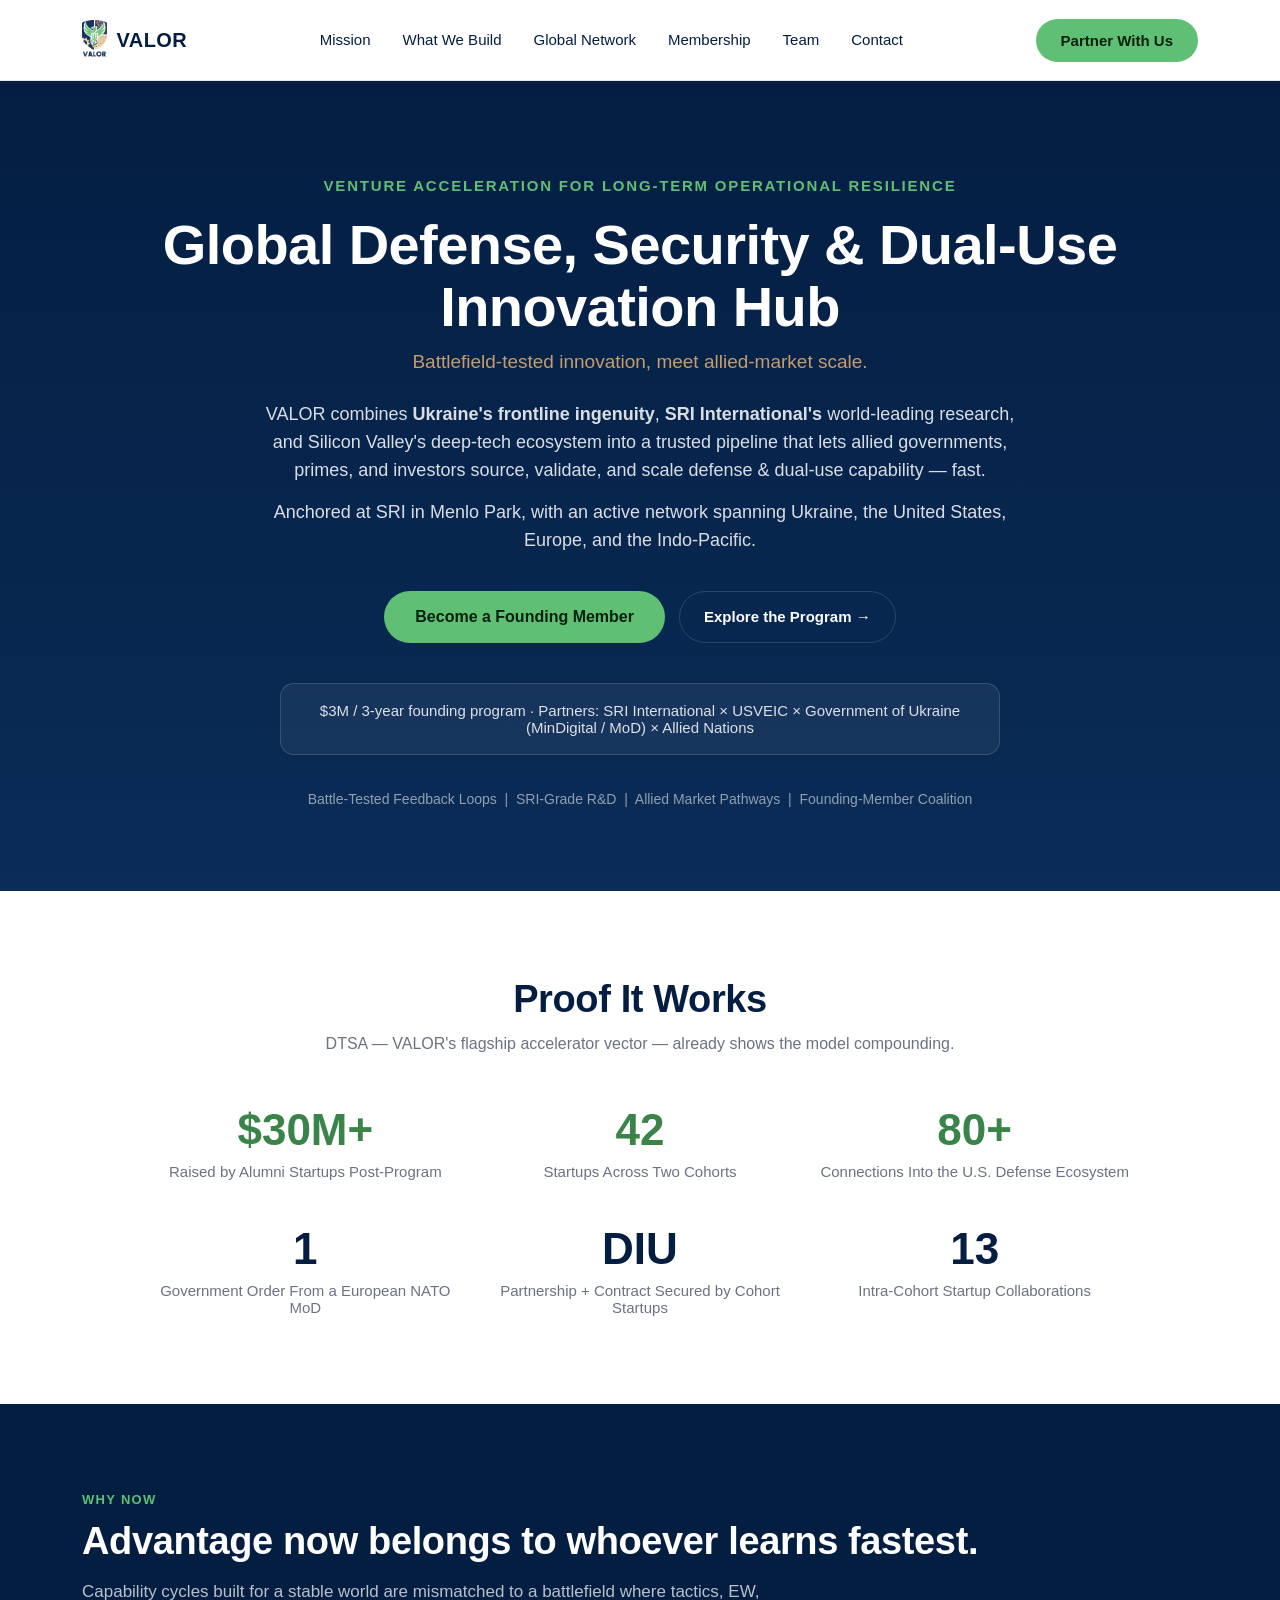
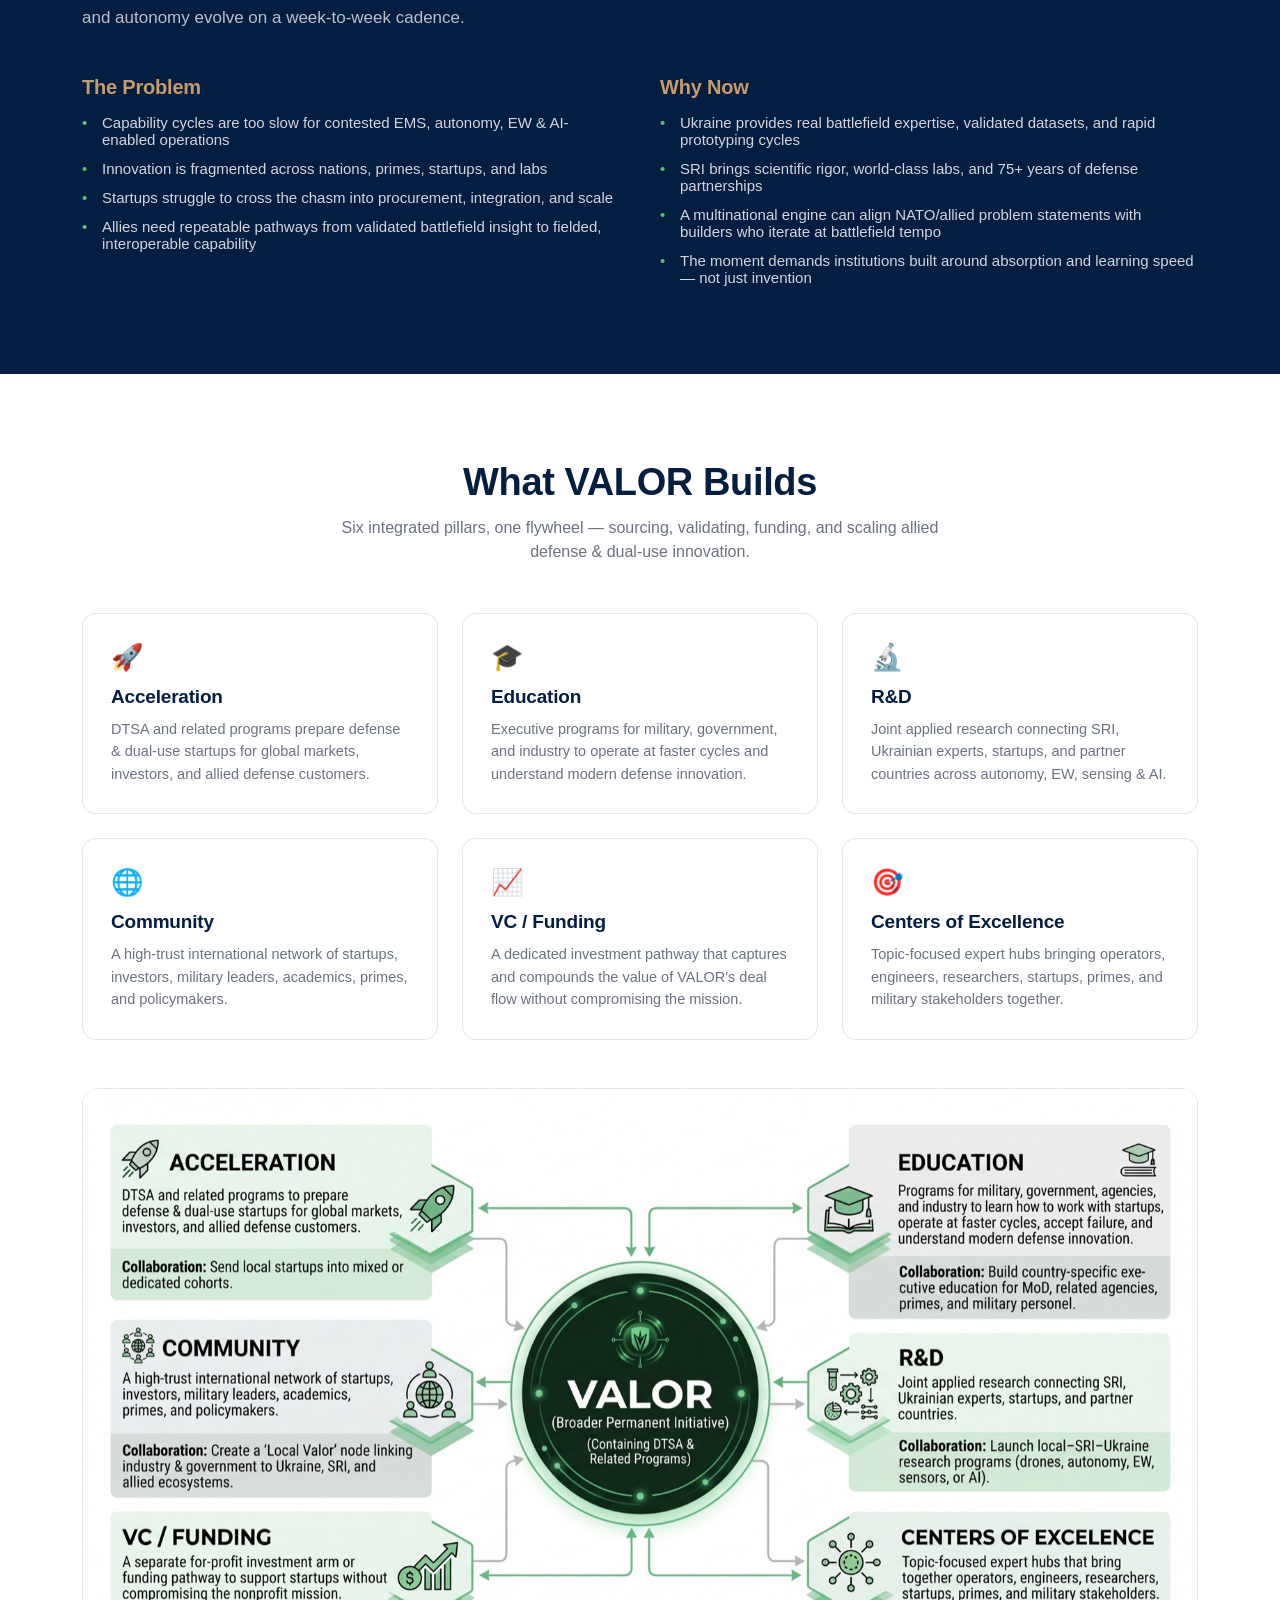
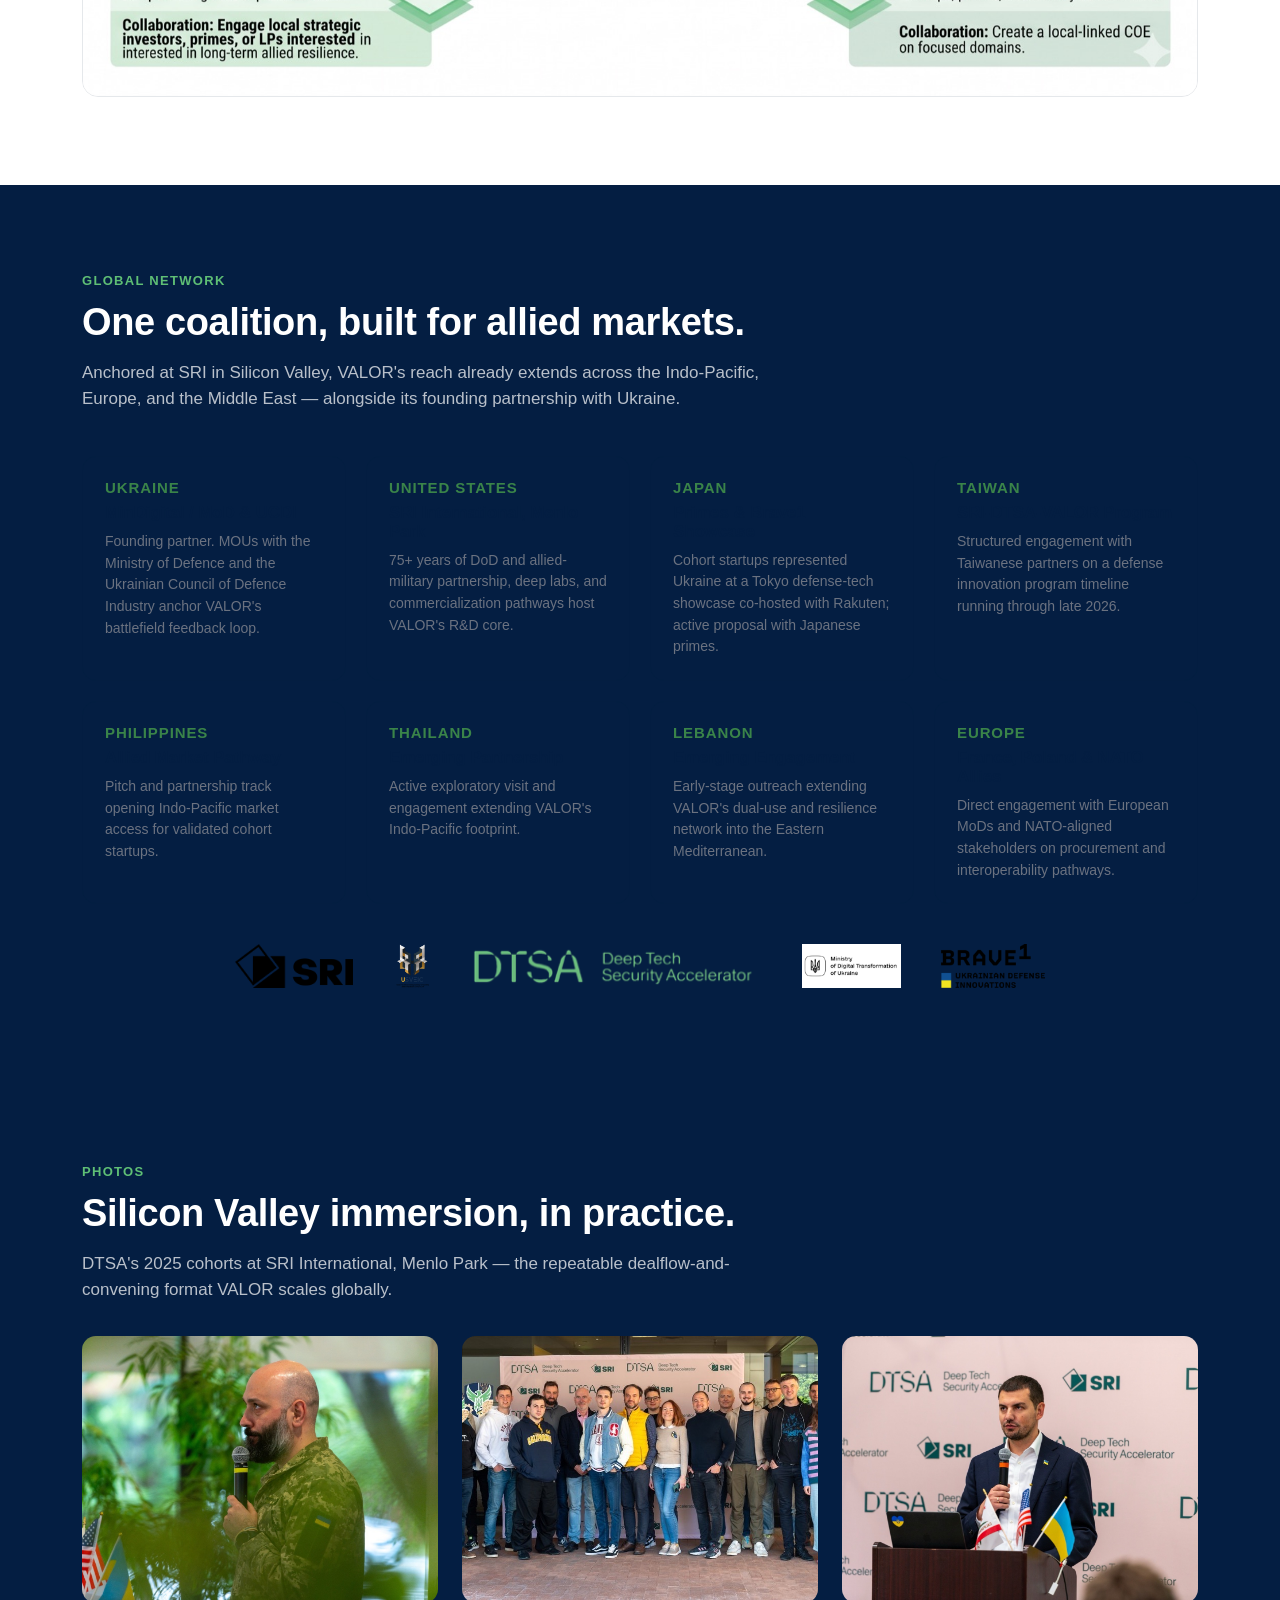
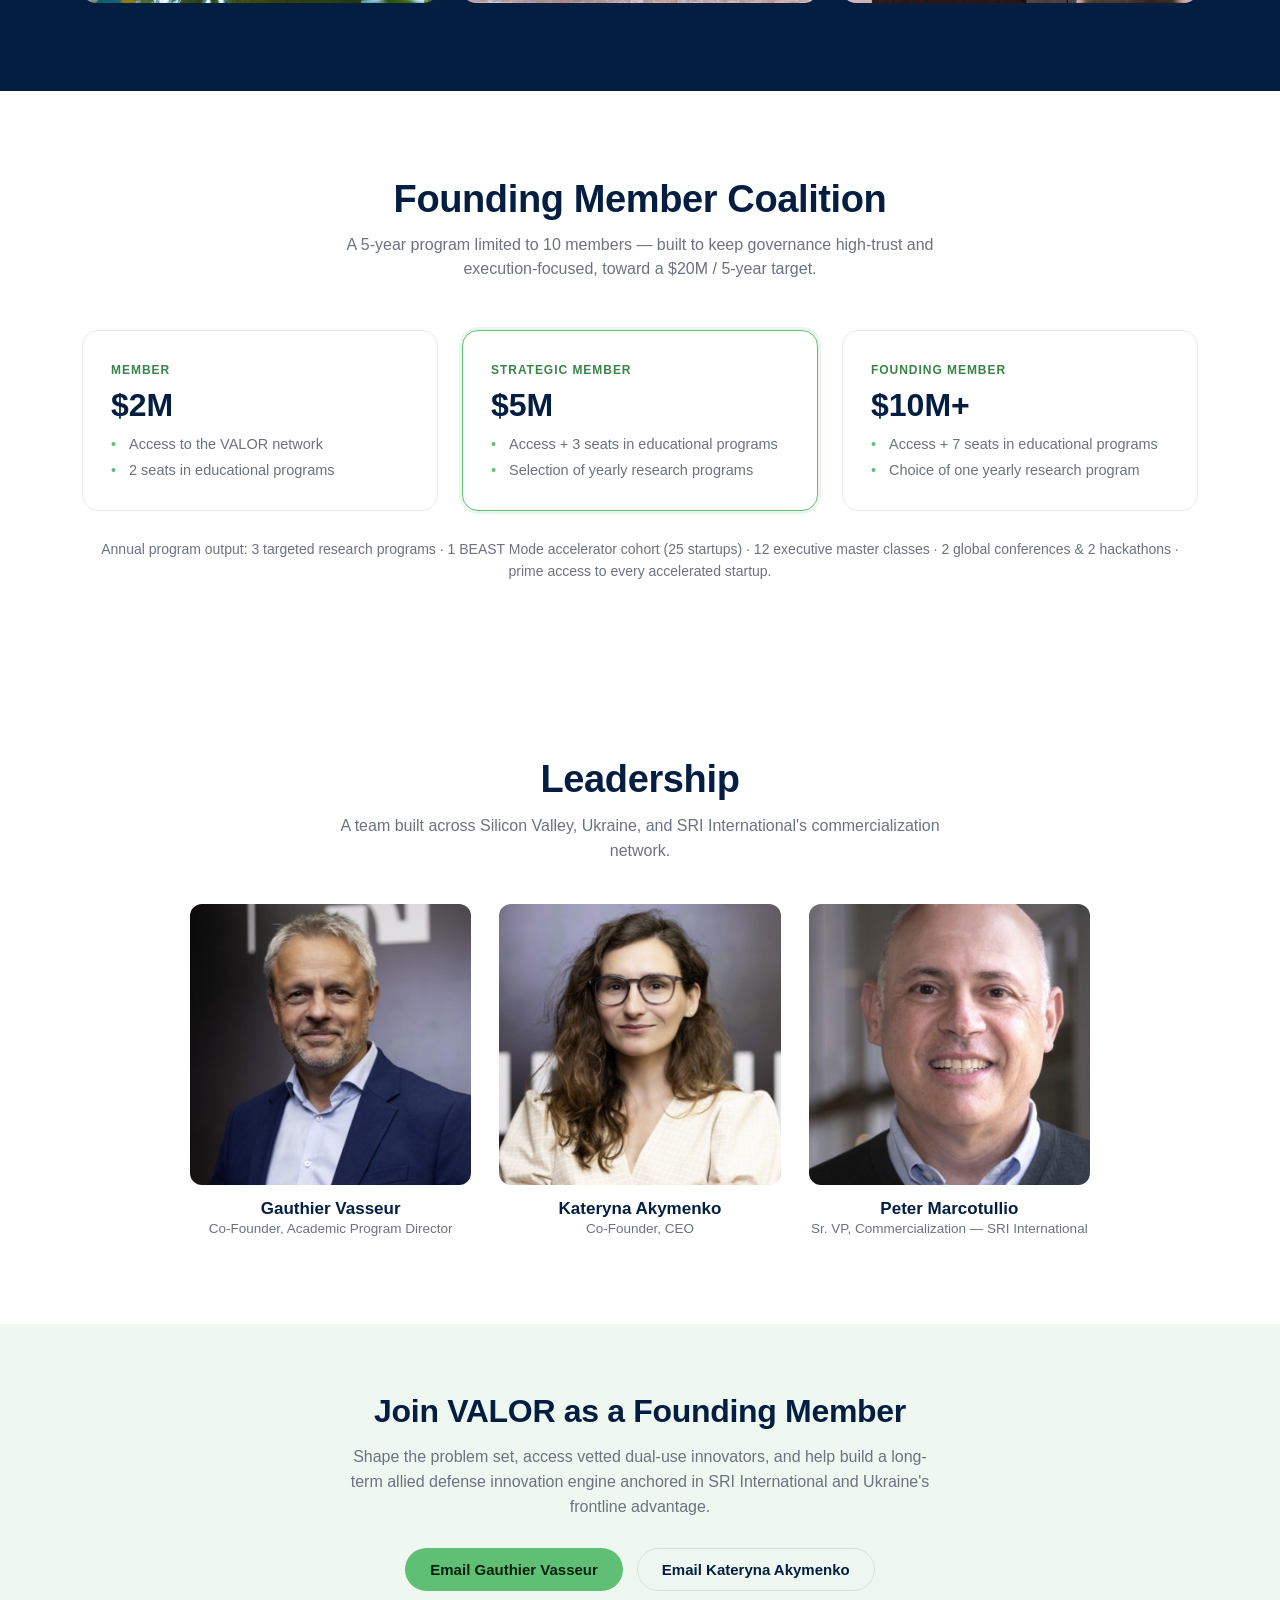
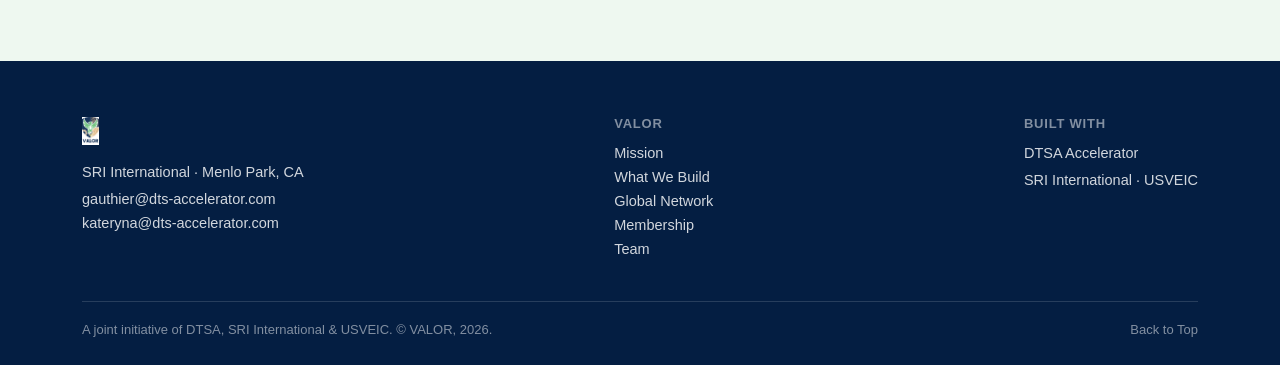
==== index.html @ 5472a255 "Add VALOR one-page site Static one-pager for VALOR (mission, pillars, global network, membership tie" ====
<!DOCTYPE html>
<html lang="en">
<head>
<meta charset="utf-8">
<meta name="viewport" content="width=device-width, initial-scale=1">
<title>VALOR | Global Defense &amp; Dual-Use Innovation Hub</title>
<meta name="description" content="VALOR — Venture Acceleration for Long-term Operational Resilience. A global defense, security, and dual-use innovation hub built with SRI International, USVEIC, and Ukraine's frontline innovators.">
<link rel="stylesheet" href="./styles.css">
</head>
<body>

<header class="site-header">
  <div class="wrap">
    <a class="logo" href="./">
      <img src="./images/valor-logo.png" alt="VALOR">
      <span class="wordmark">VALOR</span>
    </a>
    <nav>
      <ul class="main-nav">
        <li><a href="#mission">Mission</a></li>
        <li><a href="#pillars">What We Build</a></li>
        <li><a href="#network">Global Network</a></li>
        <li><a href="#membership">Membership</a></li>
        <li><a href="#team">Team</a></li>
        <li><a href="#contact">Contact</a></li>
      </ul>
    </nav>
    <div class="header-actions">
      <a class="btn btn-primary" href="mailto:gauthier@dts-accelerator.com?subject=Partnering%20with%20VALOR">Partner With Us</a>
    </div>
    <button class="nav-toggle" aria-label="Toggle menu" aria-expanded="false">
      <span></span><span></span><span></span>
    </button>
  </div>
</header>

<section class="hero" id="mission">
  <div class="wrap" style="padding:0">
    <div class="eyebrow">Venture Acceleration for Long-term Operational Resilience</div>
    <h1>Global Defense, Security &amp; Dual-Use Innovation Hub</h1>
    <div class="sub">Battlefield-tested innovation, meet allied-market scale.</div>
    <p class="lede">VALOR combines <b>Ukraine's frontline ingenuity</b>, <b>SRI International's</b> world-leading research, and Silicon Valley's deep-tech ecosystem into a trusted pipeline that lets allied governments, primes, and investors source, validate, and scale defense &amp; dual-use capability &mdash; fast.</p>
    <p class="lede">Anchored at SRI in Menlo Park, with an active network spanning Ukraine, the United States, Europe, and the Indo-Pacific.</p>
    <div class="cta-row">
      <a class="btn btn-primary" href="mailto:gauthier@dts-accelerator.com?subject=Partnering%20with%20VALOR">Become a Founding Member</a>
      <a class="btn btn-ghost-dark" href="#pillars">Explore the Program &rarr;</a>
    </div>
    <div class="ask">$3M / 3-year founding program &middot; Partners: SRI International &times; USVEIC &times; Government of Ukraine (MinDigital / MoD) &times; Allied Nations</div>
    <div class="taglines">Battle-Tested Feedback Loops &nbsp;|&nbsp; SRI-Grade R&amp;D &nbsp;|&nbsp; Allied Market Pathways &nbsp;|&nbsp; Founding-Member Coalition</div>
  </div>
</section>

<section class="stats-section">
  <div class="wrap">
    <h2>Proof It Works</h2>
    <p class="sub">DTSA &mdash; VALOR's flagship accelerator vector &mdash; already shows the model compounding.</p>
    <div class="stats-grid">
      <div class="stat"><div class="num accent">$30M+</div><div class="label">Raised by Alumni Startups Post-Program</div></div>
      <div class="stat"><div class="num accent">42</div><div class="label">Startups Across Two Cohorts</div></div>
      <div class="stat"><div class="num accent">80+</div><div class="label">Connections Into the U.S. Defense Ecosystem</div></div>
      <div class="stat"><div class="num">1</div><div class="label">Government Order From a European NATO MoD</div></div>
      <div class="stat"><div class="num">DIU</div><div class="label">Partnership + Contract Secured by Cohort Startups</div></div>
      <div class="stat"><div class="num">13</div><div class="label">Intra-Cohort Startup Collaborations</div></div>
    </div>
  </div>
</section>

<section class="dark-section">
  <div class="wrap">
    <div class="eyebrow">Why Now</div>
    <h2>Advantage now belongs to whoever learns fastest.</h2>
    <p class="sub">Capability cycles built for a stable world are mismatched to a battlefield where tactics, EW, and autonomy evolve on a week-to-week cadence.</p>
    <div class="problem-grid">
      <div>
        <h3>The Problem</h3>
        <ul>
          <li>Capability cycles are too slow for contested EMS, autonomy, EW &amp; AI-enabled operations</li>
          <li>Innovation is fragmented across nations, primes, startups, and labs</li>
          <li>Startups struggle to cross the chasm into procurement, integration, and scale</li>
          <li>Allies need repeatable pathways from validated battlefield insight to fielded, interoperable capability</li>
        </ul>
      </div>
      <div>
        <h3>Why Now</h3>
        <ul>
          <li>Ukraine provides real battlefield expertise, validated datasets, and rapid prototyping cycles</li>
          <li>SRI brings scientific rigor, world-class labs, and 75+ years of defense partnerships</li>
          <li>A multinational engine can align NATO/allied problem statements with builders who iterate at battlefield tempo</li>
          <li>The moment demands institutions built around absorption and learning speed &mdash; not just invention</li>
        </ul>
      </div>
    </div>
  </div>
</section>

<section class="stats-section" id="pillars">
  <div class="wrap">
    <h2>What VALOR Builds</h2>
    <p class="sub">Six integrated pillars, one flywheel &mdash; sourcing, validating, funding, and scaling allied defense &amp; dual-use innovation.</p>
    <div class="cards-grid">
      <div class="card">
        <div class="icon">🚀</div>
        <h3>Acceleration</h3>
        <p>DTSA and related programs prepare defense &amp; dual-use startups for global markets, investors, and allied defense customers.</p>
      </div>
      <div class="card">
        <div class="icon">🎓</div>
        <h3>Education</h3>
        <p>Executive programs for military, government, and industry to operate at faster cycles and understand modern defense innovation.</p>
      </div>
      <div class="card">
        <div class="icon">🔬</div>
        <h3>R&amp;D</h3>
        <p>Joint applied research connecting SRI, Ukrainian experts, startups, and partner countries across autonomy, EW, sensing &amp; AI.</p>
      </div>
      <div class="card">
        <div class="icon">🌐</div>
        <h3>Community</h3>
        <p>A high-trust international network of startups, investors, military leaders, academics, primes, and policymakers.</p>
      </div>
      <div class="card">
        <div class="icon">📈</div>
        <h3>VC / Funding</h3>
        <p>A dedicated investment pathway that captures and compounds the value of VALOR's deal flow without compromising the mission.</p>
      </div>
      <div class="card">
        <div class="icon">🎯</div>
        <h3>Centers of Excellence</h3>
        <p>Topic-focused expert hubs bringing operators, engineers, researchers, startups, primes, and military stakeholders together.</p>
      </div>
    </div>
    <div class="pillars-figure">
      <img src="./images/pillars.jpg" alt="Diagram of the six VALOR pillars: Acceleration, Education, Community, R&D, VC / Funding, and Centers of Excellence, feeding a shared, permanent VALOR initiative that contains DTSA and related programs.">
    </div>
  </div>
</section>

<section class="dark-section" id="network">
  <div class="wrap">
    <div class="eyebrow">Global Network</div>
    <h2>One coalition, built for allied markets.</h2>
    <p class="sub">Anchored at SRI in Silicon Valley, VALOR's reach already extends across the Indo-Pacific, Europe, and the Middle East &mdash; alongside its founding partnership with Ukraine.</p>
    <div class="network-grid">
      <div class="network-card"><div class="flag">Ukraine</div><h3>MinDigital / MoD &amp; UCDI</h3><p>Founding partner. MOUs with the Ministry of Defence and the Ukrainian Council of Defence Industry anchor VALOR's battlefield feedback loop.</p></div>
      <div class="network-card"><div class="flag">United States</div><h3>SRI International, Menlo Park</h3><p>75+ years of DoD and allied-military partnership, deep labs, and commercialization pathways host VALOR's R&amp;D core.</p></div>
      <div class="network-card"><div class="flag">Japan</div><h3>Primes &amp; Brave1 Showcase</h3><p>Cohort startups represented Ukraine at a Tokyo defense-tech showcase co-hosted with Rakuten; active proposal with Japanese primes.</p></div>
      <div class="network-card"><div class="flag">Taiwan</div><h3>SRI-DTSA-VALOR Program</h3><p>Structured engagement with Taiwanese partners on a defense innovation program timeline running through late 2026.</p></div>
      <div class="network-card"><div class="flag">Philippines</div><h3>Allied Market Pathway</h3><p>Pitch and partnership track opening Indo-Pacific market access for validated cohort startups.</p></div>
      <div class="network-card"><div class="flag">Thailand</div><h3>Emerging Partnership</h3><p>Active exploratory visit and engagement extending VALOR's Indo-Pacific footprint.</p></div>
      <div class="network-card"><div class="flag">Lebanon</div><h3>Emerging Engagement</h3><p>Early-stage outreach extending VALOR's dual-use and resilience network into the Eastern Mediterranean.</p></div>
      <div class="network-card"><div class="flag">Europe</div><h3>France, Poland &amp; NATO Allies</h3><p>Direct engagement with European MoDs and NATO-aligned stakeholders on procurement and interoperability pathways.</p></div>
    </div>
    <div class="partner-strip">
      <img src="./images/logo-sri.png" alt="SRI International">
      <img src="./images/logo-usveic.png" alt="USVEIC">
      <img src="./images/logo-dtsa.png" alt="DTSA">
      <img src="./images/logo-modua.png" alt="Ministry of Defence of Ukraine">
      <img src="./images/logo-brave1.png" alt="Brave1">
    </div>
  </div>
</section>

<section class="dark-section">
  <div class="wrap">
    <div class="eyebrow">Photos</div>
    <h2>Silicon Valley immersion, in practice.</h2>
    <p class="sub">DTSA's 2025 cohorts at SRI International, Menlo Park &mdash; the repeatable dealflow-and-convening format VALOR scales globally.</p>
    <div class="cards-grid" style="margin-top:32px">
      <img src="./images/photo-1.jpg" alt="DTSA cohort session at SRI International" style="border-radius:14px;aspect-ratio:4/3;object-fit:cover">
      <img src="./images/photo-3.jpg" alt="DTSA Pitch Day at SRI International" style="border-radius:14px;aspect-ratio:4/3;object-fit:cover">
      <img src="./images/photo-2.jpg" alt="DTSA founders at SRI International" style="border-radius:14px;aspect-ratio:4/3;object-fit:cover">
    </div>
  </div>
</section>

<section class="stats-section" id="membership">
  <div class="wrap">
    <h2>Founding Member Coalition</h2>
    <p class="sub">A 5-year program limited to 10 members &mdash; built to keep governance high-trust and execution-focused, toward a $20M / 5-year target.</p>
    <div class="tiers-grid">
      <div class="tier-card">
        <div class="tag">Member</div>
        <div class="amount">$2M</div>
        <ul>
          <li>Access to the VALOR network</li>
          <li>2 seats in educational programs</li>
        </ul>
      </div>
      <div class="tier-card featured">
        <div class="tag">Strategic Member</div>
        <div class="amount">$5M</div>
        <ul>
          <li>Access + 3 seats in educational programs</li>
          <li>Selection of yearly research programs</li>
        </ul>
      </div>
      <div class="tier-card">
        <div class="tag">Founding Member</div>
        <div class="amount">$10M+</div>
        <ul>
          <li>Access + 7 seats in educational programs</li>
          <li>Choice of one yearly research program</li>
        </ul>
      </div>
    </div>
    <p class="tiers-note">Annual program output: 3 targeted research programs &middot; 1 BEAST Mode accelerator cohort (25 startups) &middot; 12 executive master classes &middot; 2 global conferences &amp; 2 hackathons &middot; prime access to every accelerated startup.</p>
  </div>
</section>

<section class="team-section" id="team">
  <div class="wrap">
    <h2>Leadership</h2>
    <p class="sub">A team built across Silicon Valley, Ukraine, and SRI International's commercialization network.</p>
    <div class="team-grid">
      <div class="team-card"><img src="./images/team-gauthier.png" alt="Gauthier Vasseur"><div class="name">Gauthier Vasseur</div><div class="role">Co-Founder, Academic Program Director</div></div>
      <div class="team-card"><img src="./images/team-kateryna.png" alt="Kateryna Akymenko"><div class="name">Kateryna Akymenko</div><div class="role">Co-Founder, CEO</div></div>
      <div class="team-card"><img src="./images/team-peter.png" alt="Peter Marcotullio"><div class="name">Peter Marcotullio</div><div class="role">Sr. VP, Commercialization &mdash; SRI International</div></div>
    </div>
  </div>
</section>

<section class="cta-band" id="contact">
  <div class="wrap">
    <h2>Join VALOR as a Founding Member</h2>
    <p>Shape the problem set, access vetted dual-use innovators, and help build a long-term allied defense innovation engine anchored in SRI International and Ukraine's frontline advantage.</p>
    <div class="cta-row">
      <a class="btn btn-primary" href="mailto:gauthier@dts-accelerator.com?subject=Partnering%20with%20VALOR">Email Gauthier Vasseur</a>
      <a class="btn btn-ghost" href="mailto:kateryna@dts-accelerator.com?subject=Partnering%20with%20VALOR">Email Kateryna Akymenko</a>
    </div>
  </div>
</section>

<footer class="site-footer">
  <div class="wrap">
    <div class="footer-grid">
      <div class="footer-col">
        <a class="logo" href="./"><img src="./images/valor-logo.png" alt="VALOR" style="height:28px;margin-bottom:16px"></a>
        <p>SRI International &middot; Menlo Park, CA</p>
        <a href="mailto:gauthier@dts-accelerator.com">gauthier@dts-accelerator.com</a>
        <a href="mailto:kateryna@dts-accelerator.com">kateryna@dts-accelerator.com</a>
      </div>
      <div class="footer-col">
        <h4>VALOR</h4>
        <a href="#mission">Mission</a>
        <a href="#pillars">What We Build</a>
        <a href="#network">Global Network</a>
        <a href="#membership">Membership</a>
        <a href="#team">Team</a>
      </div>
      <div class="footer-col">
        <h4>Built With</h4>
        <a href="https://dts-accelerator.com/" target="_blank" rel="noopener">DTSA Accelerator</a>
        <p>SRI International &middot; USVEIC</p>
      </div>
    </div>
    <div class="footer-bottom">
      <span>A joint initiative of DTSA, SRI International &amp; USVEIC. &copy; VALOR, 2026.</span>
      <a href="#mission">Back to Top</a>
    </div>
  </div>
</footer>

<script src="./nav.js" defer></script>

</body>
</html>
---- styles.css ----
:root {
  --navy: #041e42;
  --navy-2: #0a2c57;
  --green: #5fbf75;
  --green-dark: #3a8449;
  --gold: #c89c6a;
  --ink: #12161c;
  --gray: #6b7280;
  --mint: #eef8f0;
  --white: #ffffff;
  --border: rgba(4, 30, 66, 0.1);
  --border-dark: rgba(255, 255, 255, 0.14);
  --dark-card: #0f2745;
}

* { box-sizing: border-box; }
html { scroll-behavior: smooth; }

body {
  margin: 0;
  overflow-x: hidden;
  font-family: "Helvetica Neue", Arial, sans-serif;
  color: var(--ink);
  background: var(--white);
  -webkit-font-smoothing: antialiased;
}

h1, h2, h3, h4 {
  font-family: inherit;
  font-weight: 600;
  margin: 0;
  letter-spacing: -0.01em;
  line-height: 1.1;
  overflow-wrap: break-word;
}

p { margin: 0; line-height: 1.55; overflow-wrap: break-word; }
a { color: inherit; text-decoration: none; }
img { max-width: 100%; display: block; }

.wrap { max-width: 1180px; margin: 0 auto; padding: 0 32px; }

/* Header */
.site-header { background: var(--white); position: sticky; top: 0; z-index: 100; border-bottom: 1px solid var(--border); }
.site-header .wrap { display: flex; align-items: center; justify-content: space-between; height: 80px; }
.logo { display: flex; align-items: center; gap: 10px; }
.logo img { height: 40px; }
.logo .wordmark { font-size: 20px; font-weight: 700; letter-spacing: 0.02em; color: var(--navy); }
.main-nav { display: flex; gap: 32px; list-style: none; margin: 0; padding: 0; }
.main-nav a { font-size: 15px; color: var(--navy); }
.main-nav a:hover { color: var(--green-dark); }
.header-actions { display: flex; align-items: center; gap: 16px; }
.btn {
  display: inline-flex; align-items: center; justify-content: center; gap: 8px;
  padding: 12px 24px; border-radius: 999px; font-size: 15px; font-weight: 600;
  cursor: pointer; border: 1px solid transparent; white-space: nowrap;
}
.btn-primary { background: var(--green); color: #06210c; }
.btn-primary:hover { background: var(--green-dark); color: var(--white); }
.btn-ghost { background: transparent; border-color: var(--border); color: var(--navy); }
.btn-ghost:hover { border-color: var(--navy); }
.btn-ghost-dark { background: transparent; border-color: var(--border-dark); color: var(--white); }
.btn-ghost-dark:hover { border-color: var(--white); }

.nav-toggle {
  display: none; flex-direction: column; justify-content: center; align-items: center;
  gap: 5px; width: 40px; height: 40px; padding: 0; border: 0; background: transparent;
  cursor: pointer; flex-shrink: 0;
}
.nav-toggle span { display: block; width: 22px; height: 2px; background: var(--navy); border-radius: 2px; transition: transform .2s ease, opacity .2s ease; }
.nav-open .nav-toggle span:nth-child(1) { transform: translateY(7px) rotate(45deg); }
.nav-open .nav-toggle span:nth-child(2) { opacity: 0; }
.nav-open .nav-toggle span:nth-child(3) { transform: translateY(-7px) rotate(-45deg); }

/* Hero */
.hero {
  background: linear-gradient(180deg, var(--navy) 0%, var(--navy-2) 100%);
  color: var(--white); text-align: center; padding: 96px 32px 84px;
}
.hero .eyebrow { color: var(--green); font-size: 15px; font-weight: 700; letter-spacing: 0.12em; text-transform: uppercase; margin-bottom: 20px; }
.hero h1 { font-size: 56px; margin-bottom: 14px; }
.hero .sub { color: var(--gold); font-size: 19px; font-weight: 500; margin-bottom: 28px; }
.hero p.lede { max-width: 760px; margin: 20px auto 0; font-size: 18px; color: rgba(255,255,255,0.85); }
.hero p.lede + p.lede { margin-top: 14px; }
.hero .cta-row { margin-top: 36px; display: flex; gap: 14px; justify-content: center; flex-wrap: wrap; }
.hero .btn-primary { padding: 16px 30px; font-size: 16px; }
.hero .taglines { margin-top: 36px; font-size: 14px; color: rgba(255,255,255,0.55); }
.hero .ask {
  margin: 40px auto 0; max-width: 720px; padding: 18px 24px; border-radius: 14px;
  background: rgba(255,255,255,0.06); border: 1px solid var(--border-dark);
  font-size: 15px; color: rgba(255,255,255,0.85);
}
.hero .ask b { color: var(--white); }

/* Stats */
.stats-section { padding: 88px 32px; text-align: center; }
.stats-section h2 { font-size: 38px; max-width: 820px; margin: 0 auto 12px; color: var(--navy); }
.stats-section .sub { color: var(--gray); font-size: 16px; max-width: 640px; margin: 0 auto 48px; }
.stats-grid { display: grid; grid-template-columns: repeat(3, 1fr); gap: 44px 24px; max-width: 980px; margin: 0 auto; }
.stat .num { font-size: 44px; font-weight: 700; color: var(--navy); }
.stat .num.accent { color: var(--green-dark); }
.stat .label { color: var(--gray); font-size: 15px; margin-top: 8px; }

/* Dark section */
.dark-section { background: var(--navy); color: var(--white); padding: 88px 32px; }
.dark-section h2 { font-size: 38px; margin-bottom: 16px; }
.dark-section .sub { color: rgba(255,255,255,0.72); font-size: 17px; max-width: 680px; }
.dark-section .eyebrow { color: var(--green); font-size: 13px; font-weight: 700; letter-spacing: 0.1em; text-transform: uppercase; margin-bottom: 14px; }

.problem-grid { display: grid; grid-template-columns: 1fr 1fr; gap: 40px; margin-top: 44px; }
.problem-grid h3 { font-size: 20px; font-weight: 600; margin-bottom: 16px; color: var(--gold); }
.problem-grid ul { list-style: none; margin: 0; padding: 0; display: grid; gap: 12px; }
.problem-grid li { font-size: 15px; color: rgba(255,255,255,0.82); padding-left: 20px; position: relative; }
.problem-grid li::before { content: "•"; position: absolute; left: 0; color: var(--green); }

/* Cards grid */
.cards-grid { display: grid; grid-template-columns: repeat(3, 1fr); gap: 24px; margin-top: 44px; }
.card {
  background: var(--white); border: 1px solid var(--border); border-radius: 14px; padding: 28px;
  text-align: left;
}
.card .icon { font-size: 26px; margin-bottom: 14px; }
.card h3 { font-size: 19px; font-weight: 600; margin-bottom: 10px; color: var(--navy); }
.card p { color: var(--gray); font-size: 14.5px; }

/* Pillars image section */
.pillars-figure { margin-top: 48px; border-radius: 16px; overflow: hidden; border: 1px solid var(--border); }
.pillars-figure img { width: 100%; }

/* Network / footprint */
.network-grid { display: grid; grid-template-columns: repeat(4, 1fr); gap: 20px; margin-top: 44px; }
.network-card { border: 1px solid var(--border); border-radius: 14px; padding: 22px; text-align: left; }
.network-card .flag { font-size: 15px; font-weight: 700; color: var(--green-dark); text-transform: uppercase; letter-spacing: 0.06em; margin-bottom: 8px; }
.network-card h3 { font-size: 17px; font-weight: 600; margin-bottom: 8px; color: var(--navy); }
.network-card p { font-size: 14px; color: var(--gray); }

.partner-strip { display: flex; align-items: center; justify-content: center; gap: 40px; flex-wrap: wrap; margin-top: 40px; }
.partner-strip img { height: 44px; width: auto; object-fit: contain; filter: grayscale(15%); }

/* Membership tiers */
.tiers-grid { display: grid; grid-template-columns: repeat(3, 1fr); gap: 24px; margin-top: 44px; }
.tier-card { border: 1px solid var(--border); border-radius: 16px; padding: 32px 28px; text-align: left; }
.tier-card.featured { border-color: var(--green); box-shadow: 0 0 0 3px rgba(95,191,117,0.12); }
.tier-card .tag { color: var(--green-dark); font-size: 12px; font-weight: 700; text-transform: uppercase; letter-spacing: 0.08em; margin-bottom: 10px; }
.tier-card .amount { font-size: 32px; font-weight: 700; color: var(--navy); margin-bottom: 12px; }
.tier-card ul { list-style: none; margin: 0; padding: 0; display: grid; gap: 10px; }
.tier-card li { font-size: 14.5px; color: var(--gray); padding-left: 18px; position: relative; }
.tier-card li::before { content: "•"; position: absolute; left: 0; color: var(--green); }
.tiers-note { margin-top: 28px; font-size: 14px; color: var(--gray); text-align: center; }

/* Team */
.team-section { padding: 88px 32px; text-align: center; }
.team-section h2 { font-size: 38px; color: var(--navy); }
.team-section .sub { color: var(--gray); font-size: 16px; max-width: 640px; margin: 14px auto 0; }
.team-grid { display: grid; grid-template-columns: repeat(3, 1fr); gap: 28px; margin-top: 40px; max-width: 900px; margin-left: auto; margin-right: auto; }
.team-card img { width: 100%; aspect-ratio: 1/1; object-fit: cover; border-radius: 12px; }
.team-card .name { margin-top: 14px; font-size: 17px; font-weight: 600; color: var(--navy); }
.team-card .role { color: var(--gray); font-size: 13.5px; margin-top: 2px; }

/* CTA band */
.cta-band { background: var(--mint); padding: 70px 32px; text-align: center; }
.cta-band h2 { font-size: 32px; color: var(--navy); }
.cta-band p { max-width: 600px; margin: 16px auto 0; color: var(--gray); font-size: 16px; }
.cta-band .cta-row { margin-top: 28px; display: flex; gap: 14px; justify-content: center; flex-wrap: wrap; }

/* Footer */
.site-footer { background: var(--navy); color: rgba(255,255,255,0.8); padding: 56px 32px 28px; }
.footer-grid { display: flex; justify-content: space-between; gap: 40px; flex-wrap: wrap; }
.footer-col h4 { font-size: 13px; font-weight: 600; text-transform: uppercase; letter-spacing: 0.06em; color: rgba(255,255,255,0.5); margin-bottom: 14px; }
.footer-col a, .footer-col p { display: block; font-size: 14.5px; margin-bottom: 8px; color: rgba(255,255,255,0.82); }
.footer-col a:hover { color: var(--green); }
.footer-bottom {
  border-top: 1px solid var(--border-dark); margin-top: 36px; padding-top: 20px;
  display: flex; justify-content: space-between; font-size: 13px; color: rgba(255,255,255,0.5); flex-wrap: wrap; gap: 8px;
}

@media (max-width: 900px) {
  .site-header .wrap { flex-wrap: wrap; height: auto; padding-top: 18px; padding-bottom: 18px; }
  .nav-toggle { display: flex; order: 2; }
  .header-actions { display: none; order: 4; flex-basis: 100%; justify-content: space-between; align-items: center; margin-top: 14px; padding-top: 14px; border-top: 1px solid var(--border); }
  .site-header nav { order: 3; flex-basis: 100%; }
  .main-nav { display: none; flex-direction: column; gap: 0; margin-top: 14px; }
  .nav-open .main-nav, .nav-open .header-actions { display: flex; }
  .main-nav li { border-top: 1px solid var(--border); }
  .main-nav a { display: block; padding: 14px 2px; font-size: 16px; }

  .hero h1 { font-size: 38px; }
  .stats-grid, .cards-grid, .problem-grid, .network-grid, .tiers-grid { grid-template-columns: 1fr; }
  .team-grid { grid-template-columns: 1fr; max-width: 320px; }
  .footer-grid { flex-direction: column; gap: 22px; }
  .partner-strip { gap: 24px; }
  .partner-strip img { height: 34px; }
}

@media (max-width: 480px) {
  .wrap { padding: 0 20px; }
  .site-header .wrap { padding-left: 20px; padding-right: 20px; }
  .hero { padding: 64px 20px 56px; }
  .hero h1 { font-size: 30px; }
  .stats-section, .dark-section, .team-section { padding: 56px 20px; }
  .stats-section h2, .dark-section h2, .team-section h2 { font-size: 28px; }
  .cta-band { padding: 48px 20px; }
  .cta-band h2 { font-size: 24px; }
}
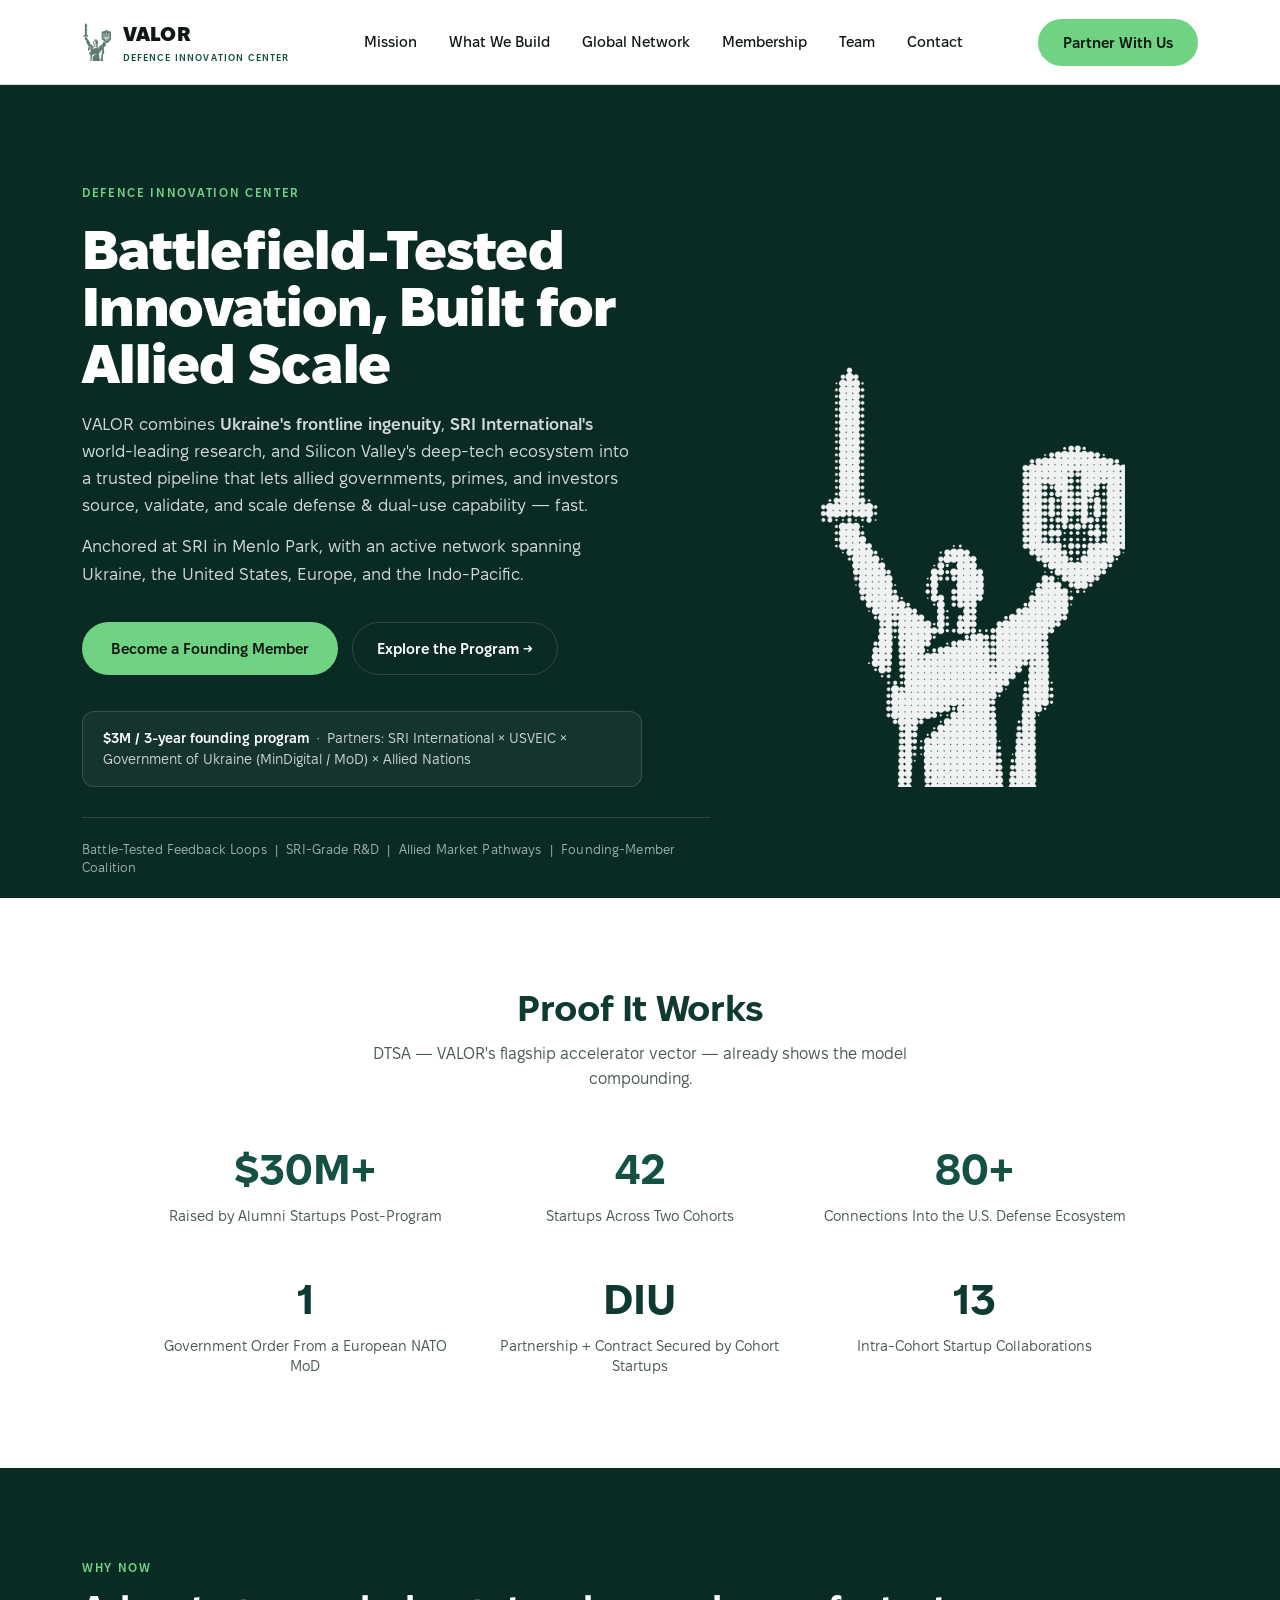
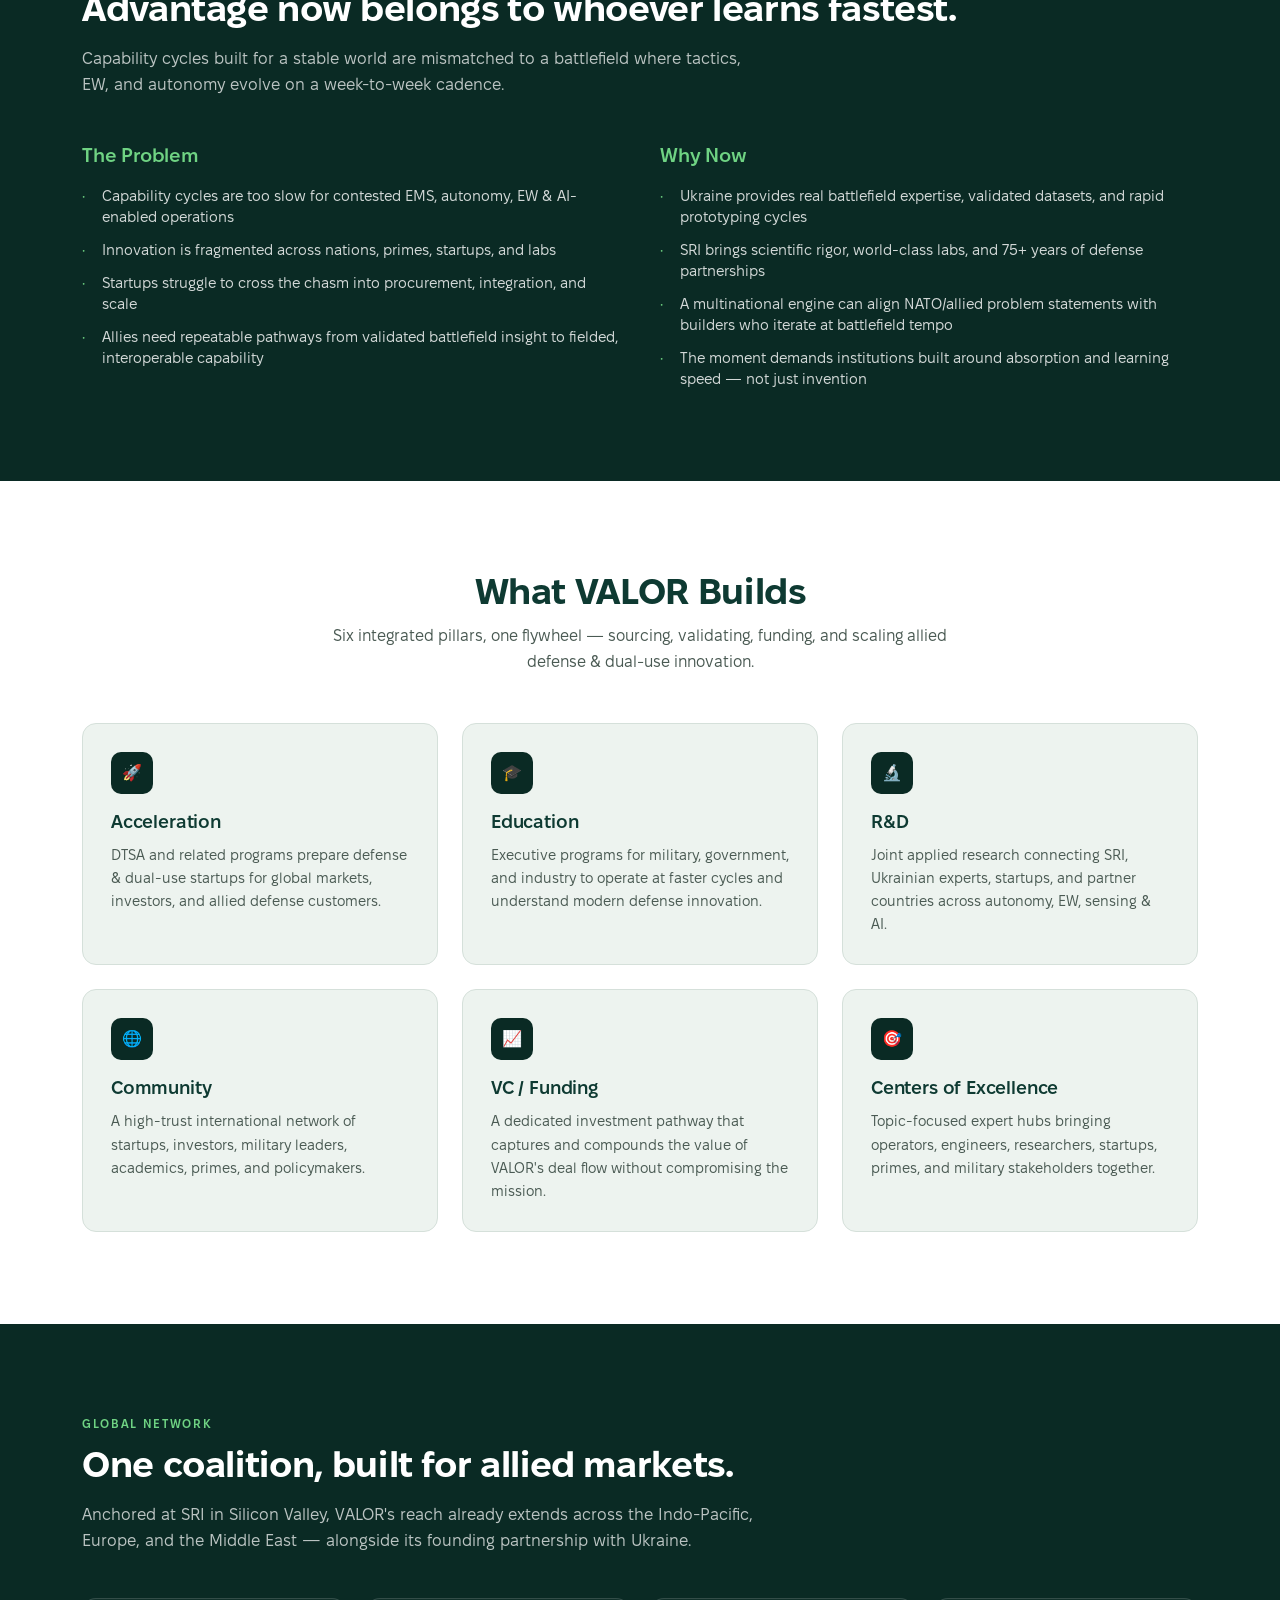
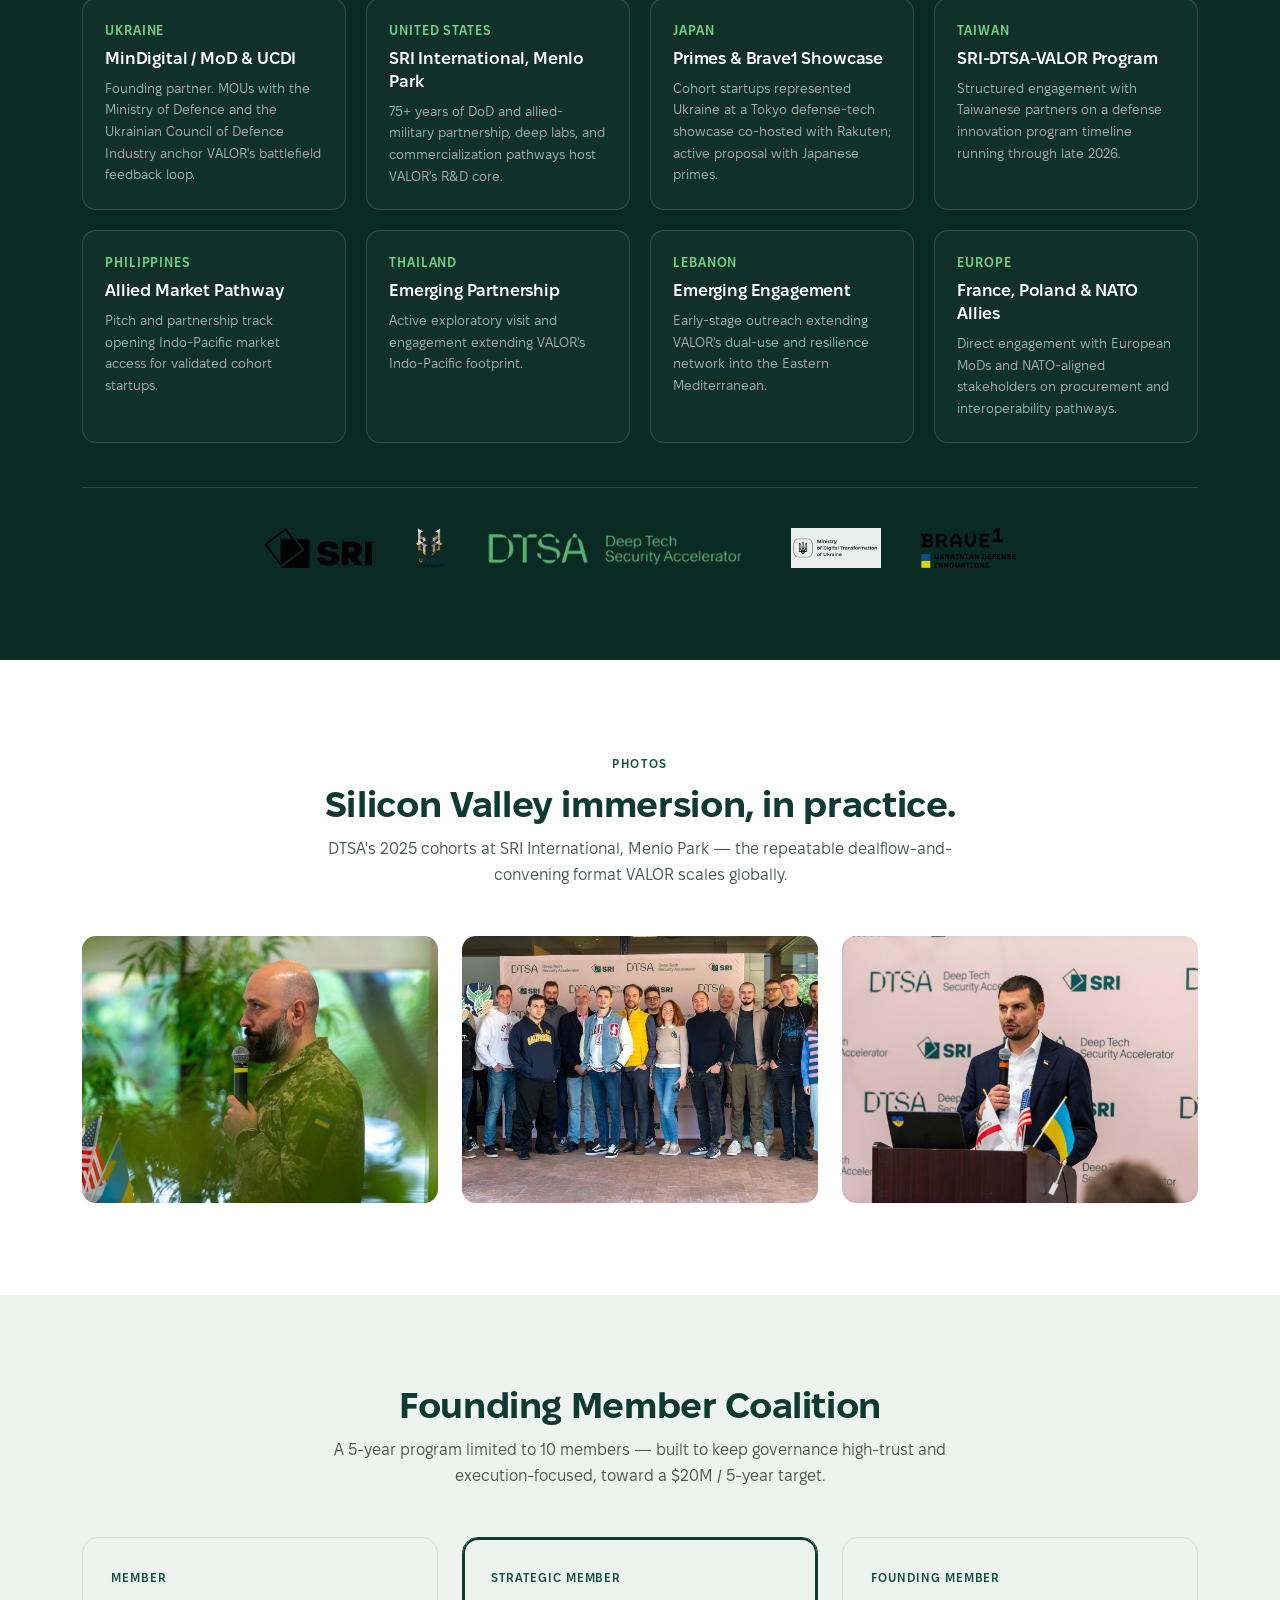
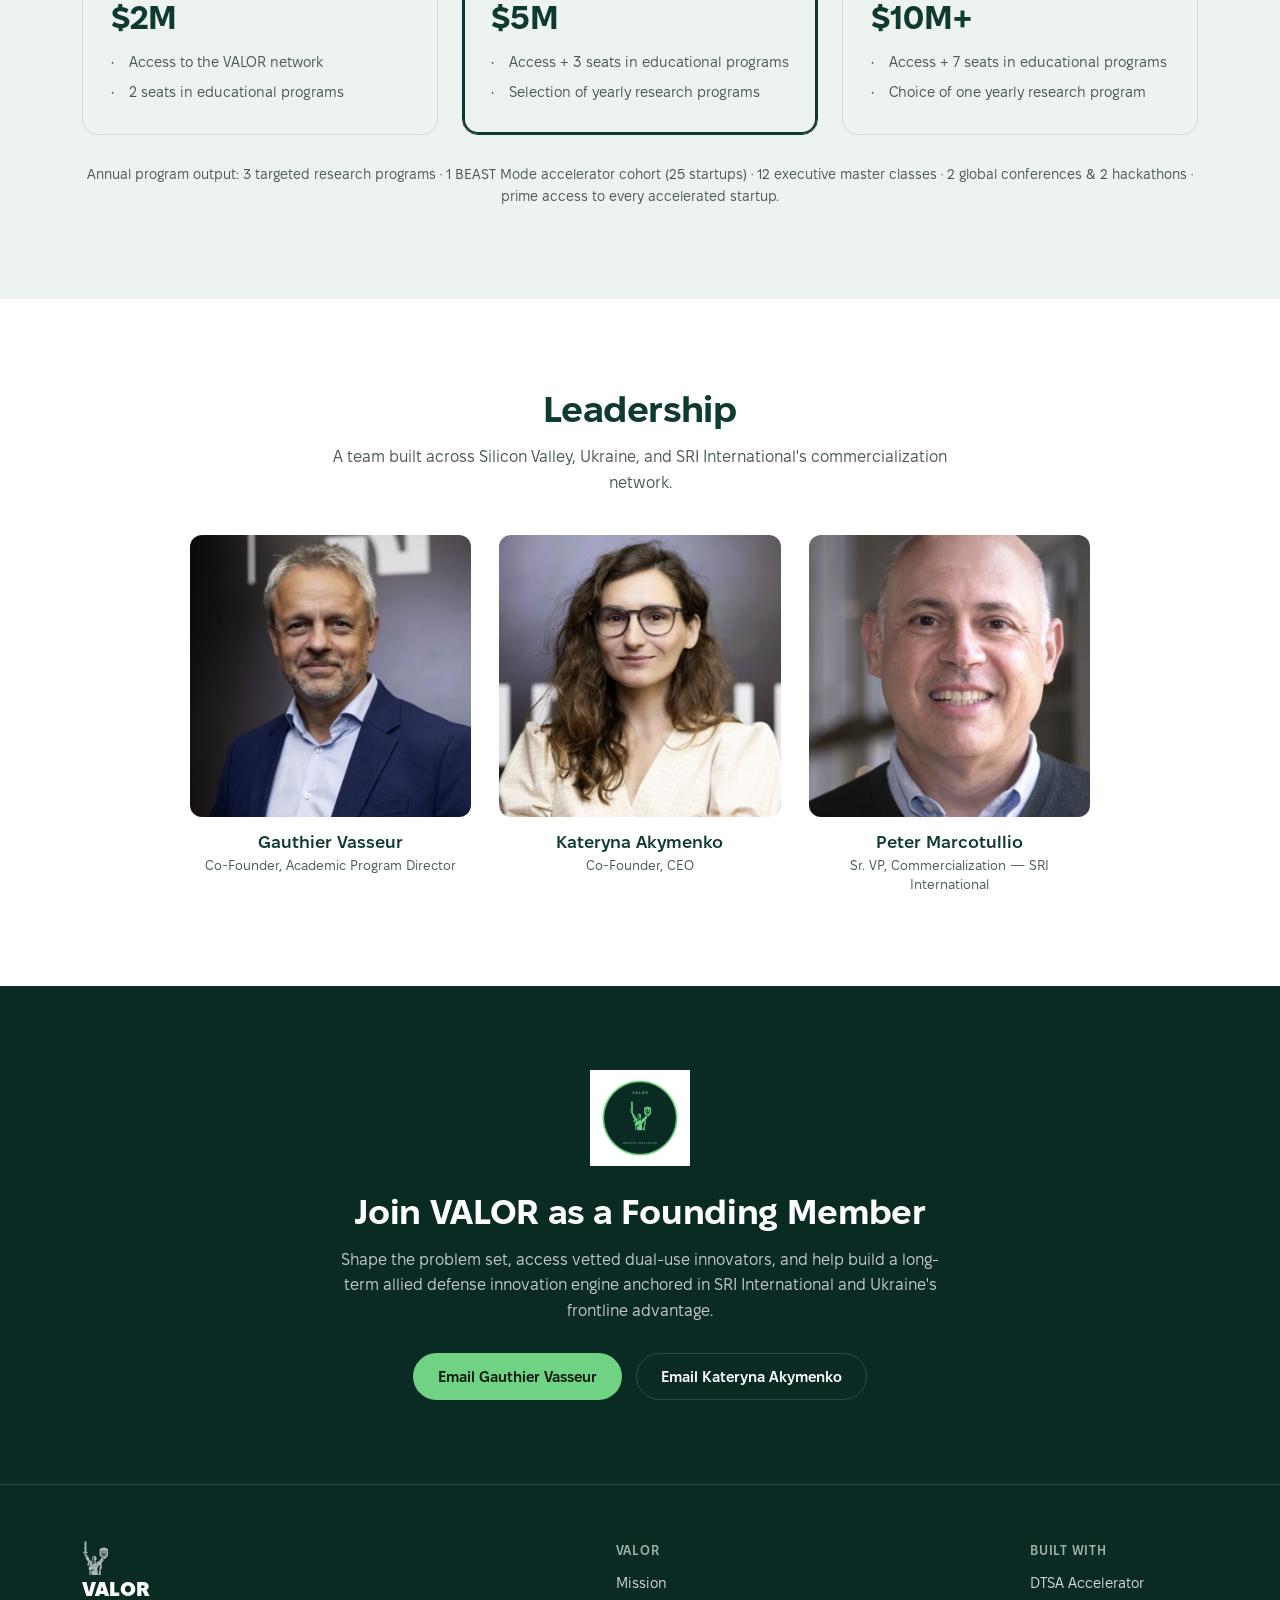
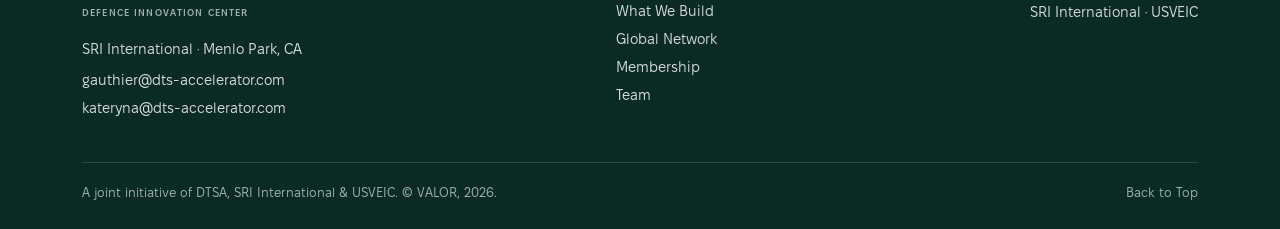
==== commit 010f3e56: "Redesign site with the new VALOR identity Rebuild header, hero, and every section around the new bra" ====
--- a/index.html
+++ b/index.html
@@ -3,8 +3,9 @@
 <head>
 <meta charset="utf-8">
 <meta name="viewport" content="width=device-width, initial-scale=1">
-<title>VALOR | Global Defense &amp; Dual-Use Innovation Hub</title>
-<meta name="description" content="VALOR — Venture Acceleration for Long-term Operational Resilience. A global defense, security, and dual-use innovation hub built with SRI International, USVEIC, and Ukraine's frontline innovators.">
+<title>VALOR Defence Innovation Center</title>
+<meta name="description" content="VALOR Defence Innovation Center — a global defense, security, and dual-use innovation hub built with SRI International, USVEIC, and Ukraine's frontline innovators.">
+<link rel="icon" type="image/png" href="./images/logo/favicon-solid-green.png">
 <link rel="stylesheet" href="./styles.css">
 </head>
 <body>
@@ -12,8 +13,11 @@
 <header class="site-header">
   <div class="wrap">
     <a class="logo" href="./">
-      <img src="./images/valor-logo.png" alt="VALOR">
-      <span class="wordmark">VALOR</span>
+      <img class="mark" src="./images/logo/mark-green.svg" alt="">
+      <span class="wordmark-group">
+        <span class="wordmark">VALOR</span>
+        <span class="descriptor">Defence Innovation Center</span>
+      </span>
     </a>
     <nav>
       <ul class="main-nav">
@@ -35,17 +39,23 @@
 </header>
 
 <section class="hero" id="mission">
-  <div class="wrap" style="padding:0">
-    <div class="eyebrow">Venture Acceleration for Long-term Operational Resilience</div>
-    <h1>Global Defense, Security &amp; Dual-Use Innovation Hub</h1>
-    <div class="sub">Battlefield-tested innovation, meet allied-market scale.</div>
-    <p class="lede">VALOR combines <b>Ukraine's frontline ingenuity</b>, <b>SRI International's</b> world-leading research, and Silicon Valley's deep-tech ecosystem into a trusted pipeline that lets allied governments, primes, and investors source, validate, and scale defense &amp; dual-use capability &mdash; fast.</p>
-    <p class="lede">Anchored at SRI in Menlo Park, with an active network spanning Ukraine, the United States, Europe, and the Indo-Pacific.</p>
-    <div class="cta-row">
-      <a class="btn btn-primary" href="mailto:gauthier@dts-accelerator.com?subject=Partnering%20with%20VALOR">Become a Founding Member</a>
-      <a class="btn btn-ghost-dark" href="#pillars">Explore the Program &rarr;</a>
-    </div>
-    <div class="ask">$3M / 3-year founding program &middot; Partners: SRI International &times; USVEIC &times; Government of Ukraine (MinDigital / MoD) &times; Allied Nations</div>
+  <div class="wrap">
+    <div>
+      <span class="eyebrow">Defence Innovation Center</span>
+      <h1>Battlefield-Tested Innovation, Built for Allied Scale</h1>
+      <p class="lede">VALOR combines <b>Ukraine's frontline ingenuity</b>, <b>SRI International's</b> world-leading research, and Silicon Valley's deep-tech ecosystem into a trusted pipeline that lets allied governments, primes, and investors source, validate, and scale defense &amp; dual-use capability &mdash; fast.</p>
+      <p class="lede">Anchored at SRI in Menlo Park, with an active network spanning Ukraine, the United States, Europe, and the Indo-Pacific.</p>
+      <div class="cta-row">
+        <a class="btn btn-primary" href="mailto:gauthier@dts-accelerator.com?subject=Partnering%20with%20VALOR">Become a Founding Member</a>
+        <a class="btn btn-ghost-dark" href="#pillars">Explore the Program &rarr;</a>
+      </div>
+      <div class="ask"><b>$3M / 3-year founding program</b> &nbsp;&middot;&nbsp; Partners: SRI International &times; USVEIC &times; Government of Ukraine (MinDigital / MoD) &times; Allied Nations</div>
+    </div>
+    <div class="mark-visual">
+      <img src="./images/logo/mark-white-2048.png" alt="The VALOR mark: a halftone trace of the Motherland Monument, Kyiv, bearing the Ukrainian trident.">
+    </div>
+  </div>
+  <div class="wrap">
     <div class="taglines">Battle-Tested Feedback Loops &nbsp;|&nbsp; SRI-Grade R&amp;D &nbsp;|&nbsp; Allied Market Pathways &nbsp;|&nbsp; Founding-Member Coalition</div>
   </div>
 </section>
@@ -67,7 +77,7 @@
 
 <section class="dark-section">
   <div class="wrap">
-    <div class="eyebrow">Why Now</div>
+    <span class="eyebrow">Why Now</span>
     <h2>Advantage now belongs to whoever learns fastest.</h2>
     <p class="sub">Capability cycles built for a stable world are mismatched to a battlefield where tactics, EW, and autonomy evolve on a week-to-week cadence.</p>
     <div class="problem-grid">
@@ -99,45 +109,42 @@
     <p class="sub">Six integrated pillars, one flywheel &mdash; sourcing, validating, funding, and scaling allied defense &amp; dual-use innovation.</p>
     <div class="cards-grid">
       <div class="card">
-        <div class="icon">🚀</div>
+        <div class="icon-chip">🚀</div>
         <h3>Acceleration</h3>
         <p>DTSA and related programs prepare defense &amp; dual-use startups for global markets, investors, and allied defense customers.</p>
       </div>
       <div class="card">
-        <div class="icon">🎓</div>
+        <div class="icon-chip">🎓</div>
         <h3>Education</h3>
         <p>Executive programs for military, government, and industry to operate at faster cycles and understand modern defense innovation.</p>
       </div>
       <div class="card">
-        <div class="icon">🔬</div>
+        <div class="icon-chip">🔬</div>
         <h3>R&amp;D</h3>
         <p>Joint applied research connecting SRI, Ukrainian experts, startups, and partner countries across autonomy, EW, sensing &amp; AI.</p>
       </div>
       <div class="card">
-        <div class="icon">🌐</div>
+        <div class="icon-chip">🌐</div>
         <h3>Community</h3>
         <p>A high-trust international network of startups, investors, military leaders, academics, primes, and policymakers.</p>
       </div>
       <div class="card">
-        <div class="icon">📈</div>
+        <div class="icon-chip">📈</div>
         <h3>VC / Funding</h3>
         <p>A dedicated investment pathway that captures and compounds the value of VALOR's deal flow without compromising the mission.</p>
       </div>
       <div class="card">
-        <div class="icon">🎯</div>
+        <div class="icon-chip">🎯</div>
         <h3>Centers of Excellence</h3>
         <p>Topic-focused expert hubs bringing operators, engineers, researchers, startups, primes, and military stakeholders together.</p>
       </div>
     </div>
-    <div class="pillars-figure">
-      <img src="./images/pillars.jpg" alt="Diagram of the six VALOR pillars: Acceleration, Education, Community, R&D, VC / Funding, and Centers of Excellence, feeding a shared, permanent VALOR initiative that contains DTSA and related programs.">
-    </div>
   </div>
 </section>
 
 <section class="dark-section" id="network">
   <div class="wrap">
-    <div class="eyebrow">Global Network</div>
+    <span class="eyebrow">Global Network</span>
     <h2>One coalition, built for allied markets.</h2>
     <p class="sub">Anchored at SRI in Silicon Valley, VALOR's reach already extends across the Indo-Pacific, Europe, and the Middle East &mdash; alongside its founding partnership with Ukraine.</p>
     <div class="network-grid">
@@ -160,20 +167,20 @@
   </div>
 </section>
 
-<section class="dark-section">
-  <div class="wrap">
-    <div class="eyebrow">Photos</div>
-    <h2>Silicon Valley immersion, in practice.</h2>
+<section class="stats-section">
+  <div class="wrap">
+    <span class="eyebrow" style="color:var(--green-800)">Photos</span>
+    <h2 style="margin-top:12px">Silicon Valley immersion, in practice.</h2>
     <p class="sub">DTSA's 2025 cohorts at SRI International, Menlo Park &mdash; the repeatable dealflow-and-convening format VALOR scales globally.</p>
-    <div class="cards-grid" style="margin-top:32px">
-      <img src="./images/photo-1.jpg" alt="DTSA cohort session at SRI International" style="border-radius:14px;aspect-ratio:4/3;object-fit:cover">
-      <img src="./images/photo-3.jpg" alt="DTSA Pitch Day at SRI International" style="border-radius:14px;aspect-ratio:4/3;object-fit:cover">
-      <img src="./images/photo-2.jpg" alt="DTSA founders at SRI International" style="border-radius:14px;aspect-ratio:4/3;object-fit:cover">
-    </div>
-  </div>
-</section>
-
-<section class="stats-section" id="membership">
+    <div class="photo-grid">
+      <img src="./images/photo-1.jpg" alt="DTSA cohort session at SRI International">
+      <img src="./images/photo-3.jpg" alt="DTSA Pitch Day at SRI International">
+      <img src="./images/photo-2.jpg" alt="DTSA founders at SRI International">
+    </div>
+  </div>
+</section>
+
+<section class="stats-section" id="membership" style="background:var(--mist)">
   <div class="wrap">
     <h2>Founding Member Coalition</h2>
     <p class="sub">A 5-year program limited to 10 members &mdash; built to keep governance high-trust and execution-focused, toward a $20M / 5-year target.</p>
@@ -221,11 +228,12 @@
 
 <section class="cta-band" id="contact">
   <div class="wrap">
+    <img class="roundel" src="./images/logo/roundel.png" alt="">
     <h2>Join VALOR as a Founding Member</h2>
     <p>Shape the problem set, access vetted dual-use innovators, and help build a long-term allied defense innovation engine anchored in SRI International and Ukraine's frontline advantage.</p>
     <div class="cta-row">
       <a class="btn btn-primary" href="mailto:gauthier@dts-accelerator.com?subject=Partnering%20with%20VALOR">Email Gauthier Vasseur</a>
-      <a class="btn btn-ghost" href="mailto:kateryna@dts-accelerator.com?subject=Partnering%20with%20VALOR">Email Kateryna Akymenko</a>
+      <a class="btn btn-ghost-dark" href="mailto:kateryna@dts-accelerator.com?subject=Partnering%20with%20VALOR">Email Kateryna Akymenko</a>
     </div>
   </div>
 </section>
@@ -234,8 +242,14 @@
   <div class="wrap">
     <div class="footer-grid">
       <div class="footer-col">
-        <a class="logo" href="./"><img src="./images/valor-logo.png" alt="VALOR" style="height:28px;margin-bottom:16px"></a>
-        <p>SRI International &middot; Menlo Park, CA</p>
+        <a class="logo" href="./">
+          <img class="mark" src="./images/logo/mark-white.svg" alt="" style="height:34px">
+          <span class="wordmark-group">
+            <span class="wordmark">VALOR</span>
+            <span class="descriptor">Defence Innovation Center</span>
+          </span>
+        </a>
+        <p style="margin-top:18px">SRI International &middot; Menlo Park, CA</p>
         <a href="mailto:gauthier@dts-accelerator.com">gauthier@dts-accelerator.com</a>
         <a href="mailto:kateryna@dts-accelerator.com">kateryna@dts-accelerator.com</a>
       </div>
--- a/styles.css
+++ b/styles.css
@@ -1,16 +1,28 @@
+/* VALOR Defence Innovation Center — Fixel, self-hosted (SIL OFL) */
+@font-face { font-family: 'Fixel Display'; src: url('./fonts/FixelDisplay-SemiBold.woff2') format('woff2'); font-weight: 600; font-display: swap; }
+@font-face { font-family: 'Fixel Display'; src: url('./fonts/FixelDisplay-Bold.woff2') format('woff2'); font-weight: 700; font-display: swap; }
+@font-face { font-family: 'Fixel Display'; src: url('./fonts/FixelDisplay-Black.woff2') format('woff2'); font-weight: 900; font-display: swap; }
+@font-face { font-family: 'Fixel Text'; src: url('./fonts/FixelText-Regular.woff2') format('woff2'); font-weight: 400; font-display: swap; }
+@font-face { font-family: 'Fixel Text'; src: url('./fonts/FixelText-Medium.woff2') format('woff2'); font-weight: 500; font-display: swap; }
+@font-face { font-family: 'Fixel Text'; src: url('./fonts/FixelText-SemiBold.woff2') format('woff2'); font-weight: 600; font-display: swap; }
+
 :root {
-  --navy: #041e42;
-  --navy-2: #0a2c57;
-  --green: #5fbf75;
-  --green-dark: #3a8449;
-  --gold: #c89c6a;
-  --ink: #12161c;
-  --gray: #6b7280;
-  --mint: #eef8f0;
-  --white: #ffffff;
-  --border: rgba(4, 30, 66, 0.1);
-  --border-dark: rgba(255, 255, 255, 0.14);
-  --dark-card: #0f2745;
+  /* VALOR brand palette */
+  --green-950: #0A2A24;
+  --green-900: #0E3A32;
+  --green-800: #155045;
+  --accent-500: #6FD383;
+  --accent-400: #8BE39B;
+  --ink: #0F1713;
+  --paper: #FFFFFF;
+  --mist: #EDF3EF;
+  --stone: #9DB0A7;
+  --text-secondary: #4A5A53;
+  --border-subtle: #D5E0DA;
+  --border-dark: rgba(255,255,255,0.14);
+
+  --font-display: 'Fixel Display', 'Helvetica Neue', Arial, sans-serif;
+  --font-text: 'Fixel Text', 'Helvetica Neue', Arial, sans-serif;
 }
 
 * { box-sizing: border-box; }
@@ -19,186 +31,202 @@
 body {
   margin: 0;
   overflow-x: hidden;
-  font-family: "Helvetica Neue", Arial, sans-serif;
+  font-family: var(--font-text);
   color: var(--ink);
-  background: var(--white);
+  background: var(--paper);
   -webkit-font-smoothing: antialiased;
 }
 
 h1, h2, h3, h4 {
-  font-family: inherit;
-  font-weight: 600;
+  font-family: var(--font-display);
+  font-weight: 700;
   margin: 0;
   letter-spacing: -0.01em;
-  line-height: 1.1;
+  line-height: 1.08;
   overflow-wrap: break-word;
 }
 
-p { margin: 0; line-height: 1.55; overflow-wrap: break-word; }
+p { margin: 0; line-height: 1.6; overflow-wrap: break-word; }
 a { color: inherit; text-decoration: none; }
 img { max-width: 100%; display: block; }
 
 .wrap { max-width: 1180px; margin: 0 auto; padding: 0 32px; }
+.eyebrow { font: 600 12px var(--font-text); letter-spacing: 0.14em; text-transform: uppercase; }
 
 /* Header */
-.site-header { background: var(--white); position: sticky; top: 0; z-index: 100; border-bottom: 1px solid var(--border); }
-.site-header .wrap { display: flex; align-items: center; justify-content: space-between; height: 80px; }
-.logo { display: flex; align-items: center; gap: 10px; }
-.logo img { height: 40px; }
-.logo .wordmark { font-size: 20px; font-weight: 700; letter-spacing: 0.02em; color: var(--navy); }
+.site-header { background: var(--paper); position: sticky; top: 0; z-index: 100; border-bottom: 1px solid var(--border-subtle); }
+.site-header .wrap { display: flex; align-items: center; justify-content: space-between; height: 84px; }
+.logo { display: flex; align-items: center; gap: 12px; }
+.logo .mark { height: 38px; width: auto; }
+.logo .wordmark-group { display: flex; flex-direction: column; line-height: 1; }
+.logo .wordmark { font: 800 20px var(--font-display); letter-spacing: 0.01em; color: var(--ink); }
+.logo .descriptor { font: 600 9.5px var(--font-text); letter-spacing: 0.12em; text-transform: uppercase; color: var(--green-800); margin-top: 3px; }
 .main-nav { display: flex; gap: 32px; list-style: none; margin: 0; padding: 0; }
-.main-nav a { font-size: 15px; color: var(--navy); }
-.main-nav a:hover { color: var(--green-dark); }
+.main-nav a { font: 500 15px var(--font-text); color: var(--ink); }
+.main-nav a:hover { color: var(--green-800); }
 .header-actions { display: flex; align-items: center; gap: 16px; }
+
 .btn {
   display: inline-flex; align-items: center; justify-content: center; gap: 8px;
-  padding: 12px 24px; border-radius: 999px; font-size: 15px; font-weight: 600;
+  padding: 12px 24px; border-radius: 999px; font: 600 15px var(--font-text);
   cursor: pointer; border: 1px solid transparent; white-space: nowrap;
 }
-.btn-primary { background: var(--green); color: #06210c; }
-.btn-primary:hover { background: var(--green-dark); color: var(--white); }
-.btn-ghost { background: transparent; border-color: var(--border); color: var(--navy); }
-.btn-ghost:hover { border-color: var(--navy); }
-.btn-ghost-dark { background: transparent; border-color: var(--border-dark); color: var(--white); }
-.btn-ghost-dark:hover { border-color: var(--white); }
+.btn-primary { background: var(--accent-500); color: var(--ink); }
+.btn-primary:hover { background: var(--accent-400); }
+.btn-ghost { background: transparent; border-color: var(--border-subtle); color: var(--ink); }
+.btn-ghost:hover { border-color: var(--green-900); }
+.btn-ghost-dark { background: transparent; border-color: var(--border-dark); color: var(--paper); }
+.btn-ghost-dark:hover { border-color: var(--paper); }
 
 .nav-toggle {
   display: none; flex-direction: column; justify-content: center; align-items: center;
   gap: 5px; width: 40px; height: 40px; padding: 0; border: 0; background: transparent;
   cursor: pointer; flex-shrink: 0;
 }
-.nav-toggle span { display: block; width: 22px; height: 2px; background: var(--navy); border-radius: 2px; transition: transform .2s ease, opacity .2s ease; }
+.nav-toggle span { display: block; width: 22px; height: 2px; background: var(--ink); border-radius: 2px; transition: transform .2s ease, opacity .2s ease; }
 .nav-open .nav-toggle span:nth-child(1) { transform: translateY(7px) rotate(45deg); }
 .nav-open .nav-toggle span:nth-child(2) { opacity: 0; }
 .nav-open .nav-toggle span:nth-child(3) { transform: translateY(-7px) rotate(-45deg); }
 
 /* Hero */
-.hero {
-  background: linear-gradient(180deg, var(--navy) 0%, var(--navy-2) 100%);
-  color: var(--white); text-align: center; padding: 96px 32px 84px;
-}
-.hero .eyebrow { color: var(--green); font-size: 15px; font-weight: 700; letter-spacing: 0.12em; text-transform: uppercase; margin-bottom: 20px; }
-.hero h1 { font-size: 56px; margin-bottom: 14px; }
-.hero .sub { color: var(--gold); font-size: 19px; font-weight: 500; margin-bottom: 28px; }
-.hero p.lede { max-width: 760px; margin: 20px auto 0; font-size: 18px; color: rgba(255,255,255,0.85); }
+.hero { background: var(--green-950); color: var(--paper); padding: 100px 32px 0; overflow: hidden; }
+.hero .wrap { display: grid; grid-template-columns: 1.15fr 0.85fr; align-items: center; gap: 24px; padding-bottom: 0; }
+.hero .eyebrow { color: var(--accent-500); margin-bottom: 20px; display: block; }
+.hero h1 { font: 900 54px/1.06 var(--font-display); margin-bottom: 18px; }
+.hero p.lede { font: 400 17px/1.6 var(--font-text); color: rgba(255,255,255,0.82); max-width: 560px; }
 .hero p.lede + p.lede { margin-top: 14px; }
-.hero .cta-row { margin-top: 36px; display: flex; gap: 14px; justify-content: center; flex-wrap: wrap; }
-.hero .btn-primary { padding: 16px 30px; font-size: 16px; }
-.hero .taglines { margin-top: 36px; font-size: 14px; color: rgba(255,255,255,0.55); }
+.hero .cta-row { margin-top: 34px; display: flex; gap: 14px; flex-wrap: wrap; }
+.hero .btn-primary { padding: 15px 28px; }
 .hero .ask {
-  margin: 40px auto 0; max-width: 720px; padding: 18px 24px; border-radius: 14px;
-  background: rgba(255,255,255,0.06); border: 1px solid var(--border-dark);
-  font-size: 15px; color: rgba(255,255,255,0.85);
-}
-.hero .ask b { color: var(--white); }
+  margin-top: 36px; padding: 16px 20px; border-radius: 12px;
+  background: rgba(255,255,255,0.05); border: 1px solid var(--border-dark);
+  font: 400 14px/1.5 var(--font-text); color: rgba(255,255,255,0.78); max-width: 560px;
+}
+.hero .ask b { color: var(--paper); font-weight: 600; }
+.hero .mark-visual { display: flex; align-items: flex-end; justify-content: center; height: 100%; }
+.hero .mark-visual img { height: 420px; width: auto; opacity: 0.94; }
+.hero .taglines { margin: 30px 0 0; padding: 22px 0; border-top: 1px solid var(--border-dark); font-size: 13px; color: var(--stone); letter-spacing: 0.01em; }
 
 /* Stats */
-.stats-section { padding: 88px 32px; text-align: center; }
-.stats-section h2 { font-size: 38px; max-width: 820px; margin: 0 auto 12px; color: var(--navy); }
-.stats-section .sub { color: var(--gray); font-size: 16px; max-width: 640px; margin: 0 auto 48px; }
+.stats-section { padding: 92px 32px; text-align: center; }
+.stats-section h2 { font-size: 36px; max-width: 820px; margin: 0 auto 12px; color: var(--green-900); }
+.stats-section .sub { color: var(--text-secondary); font-size: 16px; max-width: 640px; margin: 0 auto 48px; }
 .stats-grid { display: grid; grid-template-columns: repeat(3, 1fr); gap: 44px 24px; max-width: 980px; margin: 0 auto; }
-.stat .num { font-size: 44px; font-weight: 700; color: var(--navy); }
-.stat .num.accent { color: var(--green-dark); }
-.stat .label { color: var(--gray); font-size: 15px; margin-top: 8px; }
-
-/* Dark section */
-.dark-section { background: var(--navy); color: var(--white); padding: 88px 32px; }
-.dark-section h2 { font-size: 38px; margin-bottom: 16px; }
-.dark-section .sub { color: rgba(255,255,255,0.72); font-size: 17px; max-width: 680px; }
-.dark-section .eyebrow { color: var(--green); font-size: 13px; font-weight: 700; letter-spacing: 0.1em; text-transform: uppercase; margin-bottom: 14px; }
+.stat .num { font: 700 42px var(--font-display); color: var(--green-900); }
+.stat .num.accent { color: var(--green-800); }
+.stat .label { color: var(--text-secondary); font-size: 14.5px; margin-top: 8px; }
+
+/* Dark band */
+.dark-section { background: var(--green-950); color: var(--paper); padding: 92px 32px; }
+.dark-section h2 { font-size: 36px; margin-bottom: 16px; }
+.dark-section .sub { color: rgba(255,255,255,0.72); font-size: 16.5px; max-width: 680px; }
+.dark-section .eyebrow { color: var(--accent-500); margin-bottom: 14px; display: block; }
 
 .problem-grid { display: grid; grid-template-columns: 1fr 1fr; gap: 40px; margin-top: 44px; }
-.problem-grid h3 { font-size: 20px; font-weight: 600; margin-bottom: 16px; color: var(--gold); }
+.problem-grid h3 { font: 600 19px var(--font-display); margin-bottom: 16px; color: var(--accent-500); }
 .problem-grid ul { list-style: none; margin: 0; padding: 0; display: grid; gap: 12px; }
 .problem-grid li { font-size: 15px; color: rgba(255,255,255,0.82); padding-left: 20px; position: relative; }
-.problem-grid li::before { content: "•"; position: absolute; left: 0; color: var(--green); }
+.problem-grid li::before { content: "\2022"; position: absolute; left: 0; color: var(--accent-500); }
 
 /* Cards grid */
 .cards-grid { display: grid; grid-template-columns: repeat(3, 1fr); gap: 24px; margin-top: 44px; }
-.card {
-  background: var(--white); border: 1px solid var(--border); border-radius: 14px; padding: 28px;
-  text-align: left;
-}
-.card .icon { font-size: 26px; margin-bottom: 14px; }
-.card h3 { font-size: 19px; font-weight: 600; margin-bottom: 10px; color: var(--navy); }
-.card p { color: var(--gray); font-size: 14.5px; }
-
-/* Pillars image section */
-.pillars-figure { margin-top: 48px; border-radius: 16px; overflow: hidden; border: 1px solid var(--border); }
-.pillars-figure img { width: 100%; }
+.card { background: var(--mist); border: 1px solid var(--border-subtle); border-radius: 14px; padding: 28px; text-align: left; }
+.card .icon-chip {
+  width: 42px; height: 42px; border-radius: 10px; background: var(--green-950);
+  display: flex; align-items: center; justify-content: center; margin-bottom: 16px;
+}
+.card .icon-chip img { height: 22px; width: auto; }
+.card h3 { font: 600 18px var(--font-display); margin-bottom: 10px; color: var(--green-900); }
+.card p { color: var(--text-secondary); font-size: 14.5px; }
 
 /* Network / footprint */
 .network-grid { display: grid; grid-template-columns: repeat(4, 1fr); gap: 20px; margin-top: 44px; }
-.network-card { border: 1px solid var(--border); border-radius: 14px; padding: 22px; text-align: left; }
-.network-card .flag { font-size: 15px; font-weight: 700; color: var(--green-dark); text-transform: uppercase; letter-spacing: 0.06em; margin-bottom: 8px; }
-.network-card h3 { font-size: 17px; font-weight: 600; margin-bottom: 8px; color: var(--navy); }
-.network-card p { font-size: 14px; color: var(--gray); }
-
-.partner-strip { display: flex; align-items: center; justify-content: center; gap: 40px; flex-wrap: wrap; margin-top: 40px; }
-.partner-strip img { height: 44px; width: auto; object-fit: contain; filter: grayscale(15%); }
+.network-card { border: 1px solid var(--border-dark); border-radius: 14px; padding: 22px; text-align: left; background: rgba(255,255,255,0.03); }
+.network-card .flag { font: 700 13px var(--font-text); color: var(--accent-500); text-transform: uppercase; letter-spacing: 0.07em; margin-bottom: 8px; }
+.network-card h3 { font: 600 16.5px var(--font-display); margin-bottom: 8px; color: var(--paper); }
+.network-card p { font-size: 13.5px; color: var(--stone); }
+
+.partner-strip { display: flex; align-items: center; justify-content: center; gap: 40px; flex-wrap: wrap; margin-top: 44px; padding-top: 40px; border-top: 1px solid var(--border-dark); }
+.partner-strip img { height: 40px; width: auto; object-fit: contain; opacity: 0.92; }
+
+/* Photos */
+.photo-grid { display: grid; grid-template-columns: repeat(3, 1fr); gap: 24px; margin-top: 36px; }
+.photo-grid img { border-radius: 14px; aspect-ratio: 4/3; object-fit: cover; }
 
 /* Membership tiers */
 .tiers-grid { display: grid; grid-template-columns: repeat(3, 1fr); gap: 24px; margin-top: 44px; }
-.tier-card { border: 1px solid var(--border); border-radius: 16px; padding: 32px 28px; text-align: left; }
-.tier-card.featured { border-color: var(--green); box-shadow: 0 0 0 3px rgba(95,191,117,0.12); }
-.tier-card .tag { color: var(--green-dark); font-size: 12px; font-weight: 700; text-transform: uppercase; letter-spacing: 0.08em; margin-bottom: 10px; }
-.tier-card .amount { font-size: 32px; font-weight: 700; color: var(--navy); margin-bottom: 12px; }
+.tier-card { background: var(--mist); border: 1px solid var(--border-subtle); border-radius: 16px; padding: 32px 28px; text-align: left; }
+.tier-card.featured { border-color: var(--green-900); box-shadow: 0 0 0 2px var(--green-900) inset; }
+.tier-card .tag { color: var(--green-800); font: 700 12px var(--font-text); text-transform: uppercase; letter-spacing: 0.08em; margin-bottom: 10px; }
+.tier-card .amount { font: 700 32px var(--font-display); color: var(--green-900); margin-bottom: 12px; }
 .tier-card ul { list-style: none; margin: 0; padding: 0; display: grid; gap: 10px; }
-.tier-card li { font-size: 14.5px; color: var(--gray); padding-left: 18px; position: relative; }
-.tier-card li::before { content: "•"; position: absolute; left: 0; color: var(--green); }
-.tiers-note { margin-top: 28px; font-size: 14px; color: var(--gray); text-align: center; }
+.tier-card li { font-size: 14.5px; color: var(--text-secondary); padding-left: 18px; position: relative; }
+.tier-card li::before { content: "\2022"; position: absolute; left: 0; color: var(--green-800); }
+.tiers-note { margin-top: 28px; font-size: 14px; color: var(--text-secondary); text-align: center; }
 
 /* Team */
-.team-section { padding: 88px 32px; text-align: center; }
-.team-section h2 { font-size: 38px; color: var(--navy); }
-.team-section .sub { color: var(--gray); font-size: 16px; max-width: 640px; margin: 14px auto 0; }
+.team-section { padding: 92px 32px; text-align: center; }
+.team-section h2 { font-size: 36px; color: var(--green-900); }
+.team-section .sub { color: var(--text-secondary); font-size: 16px; max-width: 640px; margin: 14px auto 0; }
 .team-grid { display: grid; grid-template-columns: repeat(3, 1fr); gap: 28px; margin-top: 40px; max-width: 900px; margin-left: auto; margin-right: auto; }
 .team-card img { width: 100%; aspect-ratio: 1/1; object-fit: cover; border-radius: 12px; }
-.team-card .name { margin-top: 14px; font-size: 17px; font-weight: 600; color: var(--navy); }
-.team-card .role { color: var(--gray); font-size: 13.5px; margin-top: 2px; }
+.team-card .name { margin-top: 14px; font: 600 17px var(--font-display); color: var(--green-900); }
+.team-card .role { color: var(--text-secondary); font-size: 13.5px; margin-top: 2px; }
 
 /* CTA band */
-.cta-band { background: var(--mint); padding: 70px 32px; text-align: center; }
-.cta-band h2 { font-size: 32px; color: var(--navy); }
-.cta-band p { max-width: 600px; margin: 16px auto 0; color: var(--gray); font-size: 16px; }
-.cta-band .cta-row { margin-top: 28px; display: flex; gap: 14px; justify-content: center; flex-wrap: wrap; }
+.cta-band { background: var(--green-950); padding: 84px 32px; text-align: center; color: var(--paper); position: relative; overflow: hidden; }
+.cta-band .roundel { height: 96px; width: auto; margin: 0 auto 28px; }
+.cta-band h2 { font-size: 34px; }
+.cta-band p { max-width: 600px; margin: 16px auto 0; color: rgba(255,255,255,0.75); font-size: 16px; }
+.cta-band .cta-row { margin-top: 30px; display: flex; gap: 14px; justify-content: center; flex-wrap: wrap; }
 
 /* Footer */
-.site-footer { background: var(--navy); color: rgba(255,255,255,0.8); padding: 56px 32px 28px; }
+.site-footer { background: var(--green-950); color: rgba(255,255,255,0.8); padding: 56px 32px 28px; border-top: 1px solid var(--border-dark); }
 .footer-grid { display: flex; justify-content: space-between; gap: 40px; flex-wrap: wrap; }
-.footer-col h4 { font-size: 13px; font-weight: 600; text-transform: uppercase; letter-spacing: 0.06em; color: rgba(255,255,255,0.5); margin-bottom: 14px; }
+.footer-col .logo .wordmark { color: var(--paper); }
+.footer-col .logo .descriptor { color: var(--stone); }
+.footer-col h4 { font: 600 13px var(--font-text); text-transform: uppercase; letter-spacing: 0.06em; color: var(--stone); margin-bottom: 14px; }
 .footer-col a, .footer-col p { display: block; font-size: 14.5px; margin-bottom: 8px; color: rgba(255,255,255,0.82); }
-.footer-col a:hover { color: var(--green); }
+.footer-col a:hover { color: var(--accent-500); }
 .footer-bottom {
   border-top: 1px solid var(--border-dark); margin-top: 36px; padding-top: 20px;
-  display: flex; justify-content: space-between; font-size: 13px; color: rgba(255,255,255,0.5); flex-wrap: wrap; gap: 8px;
+  display: flex; justify-content: space-between; font-size: 13px; color: var(--stone); flex-wrap: wrap; gap: 8px;
+}
+
+@media (max-width: 980px) {
+  .hero .wrap { grid-template-columns: 1fr; text-align: center; padding-top: 8px; }
+  .hero .lede { margin-left: auto; margin-right: auto; }
+  .hero .cta-row { justify-content: center; }
+  .hero .ask { margin-left: auto; margin-right: auto; }
+  .hero .mark-visual { margin-top: 36px; }
+  .hero .mark-visual img { height: 220px; }
 }
 
 @media (max-width: 900px) {
   .site-header .wrap { flex-wrap: wrap; height: auto; padding-top: 18px; padding-bottom: 18px; }
   .nav-toggle { display: flex; order: 2; }
-  .header-actions { display: none; order: 4; flex-basis: 100%; justify-content: space-between; align-items: center; margin-top: 14px; padding-top: 14px; border-top: 1px solid var(--border); }
+  .header-actions { display: none; order: 4; flex-basis: 100%; justify-content: space-between; align-items: center; margin-top: 14px; padding-top: 14px; border-top: 1px solid var(--border-subtle); }
   .site-header nav { order: 3; flex-basis: 100%; }
   .main-nav { display: none; flex-direction: column; gap: 0; margin-top: 14px; }
   .nav-open .main-nav, .nav-open .header-actions { display: flex; }
-  .main-nav li { border-top: 1px solid var(--border); }
+  .main-nav li { border-top: 1px solid var(--border-subtle); }
   .main-nav a { display: block; padding: 14px 2px; font-size: 16px; }
 
-  .hero h1 { font-size: 38px; }
-  .stats-grid, .cards-grid, .problem-grid, .network-grid, .tiers-grid { grid-template-columns: 1fr; }
+  .hero h1 { font-size: 36px; }
+  .stats-grid, .cards-grid, .problem-grid, .network-grid, .tiers-grid, .photo-grid { grid-template-columns: 1fr; }
   .team-grid { grid-template-columns: 1fr; max-width: 320px; }
   .footer-grid { flex-direction: column; gap: 22px; }
   .partner-strip { gap: 24px; }
-  .partner-strip img { height: 34px; }
+  .partner-strip img { height: 32px; }
 }
 
 @media (max-width: 480px) {
   .wrap { padding: 0 20px; }
   .site-header .wrap { padding-left: 20px; padding-right: 20px; }
-  .hero { padding: 64px 20px 56px; }
-  .hero h1 { font-size: 30px; }
+  .hero { padding: 64px 20px 0; }
+  .hero h1 { font-size: 28px; }
   .stats-section, .dark-section, .team-section { padding: 56px 20px; }
-  .stats-section h2, .dark-section h2, .team-section h2 { font-size: 28px; }
-  .cta-band { padding: 48px 20px; }
+  .stats-section h2, .dark-section h2, .team-section h2 { font-size: 26px; }
+  .cta-band { padding: 52px 20px; }
   .cta-band h2 { font-size: 24px; }
 }
